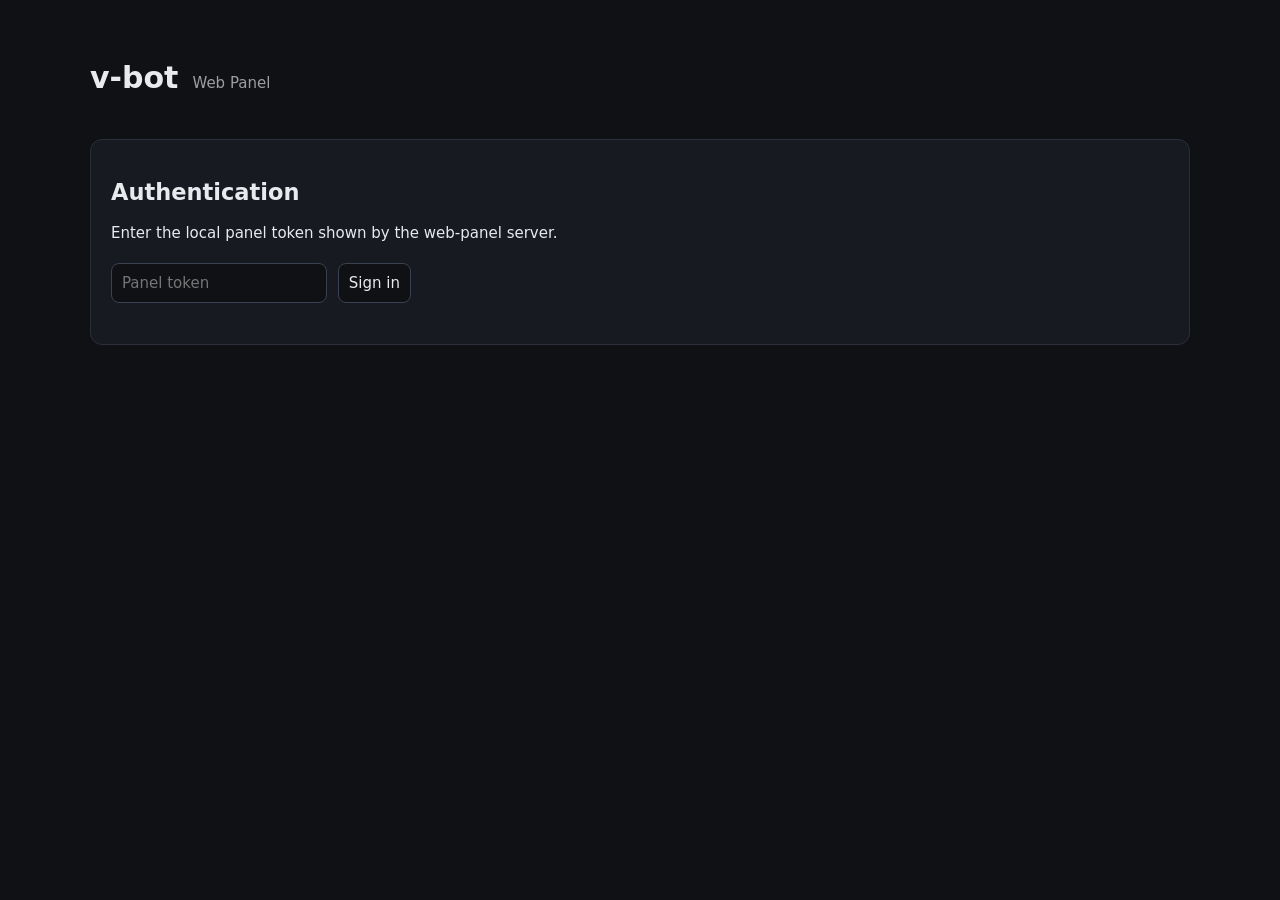
==== panel_web/index.html @ ae2f1892 "add GitHub Pages demo mode" ====
<!doctype html>
<html lang="en">
<head>
<meta charset="utf-8">
<meta name="viewport" content="width=device-width,initial-scale=1">
<title>v-bot Web Panel</title>
<link rel="stylesheet" href="./style.css">
</head>
<body>
<main class="shell">
<header><h1>v-bot</h1><span id="mode">Web Panel</span></header>
<section id="login" class="card">
<h2>Authentication</h2>
<p>Enter the local panel token shown by the web-panel server.</p>
<input id="token" type="password" autocomplete="off" placeholder="Panel token">
<button id="loginBtn">Sign in</button>
<p id="loginError" class="error"></p>
</section>
<section id="dashboard" hidden>
<div class="demo-banner" id="demoBanner" hidden>GitHub Pages demo — no real bot is connected. Actions are simulated.</div>
<div class="grid">
<article class="card"><h2>Status</h2><pre id="status">Loading…</pre></article>
<article class="card"><h2>Security code</h2>
<select id="action"><option>spam</option><option>dmall</option><option>raid</option><option>remove_raid</option></select>
<button id="codeBtn">Generate code</button><pre id="code"></pre>
</article>
</div>
<article class="card"><h2>Bot log</h2><pre id="logs">Loading…</pre></article>
<button id="logoutBtn">Log out</button>
</section>
</main>
<script src="./app.js"></script>
</body>
</html>
---- panel_web/style.css ----
body{margin:0;background:#0f1115;color:#e8eaed;font:15px system-ui,sans-serif}.shell{max-width:1100px;margin:40px auto;padding:0 20px}header{display:flex;align-items:baseline;gap:14px;margin-bottom:24px}header span{opacity:.65}.grid{display:grid;grid-template-columns:1fr 1fr;gap:16px}.card{background:#171a21;border:1px solid #2a2f3a;border-radius:12px;padding:20px;margin-bottom:16px}input,select,button{font:inherit;padding:10px;margin:6px 6px 6px 0;border-radius:8px;border:1px solid #3a4150;background:#0f1115;color:#e8eaed}button{cursor:pointer}pre{white-space:pre-wrap;word-break:break-word;max-height:420px;overflow:auto}.error{color:#ff7373}@media(max-width:700px){.grid{grid-template-columns:1fr}}
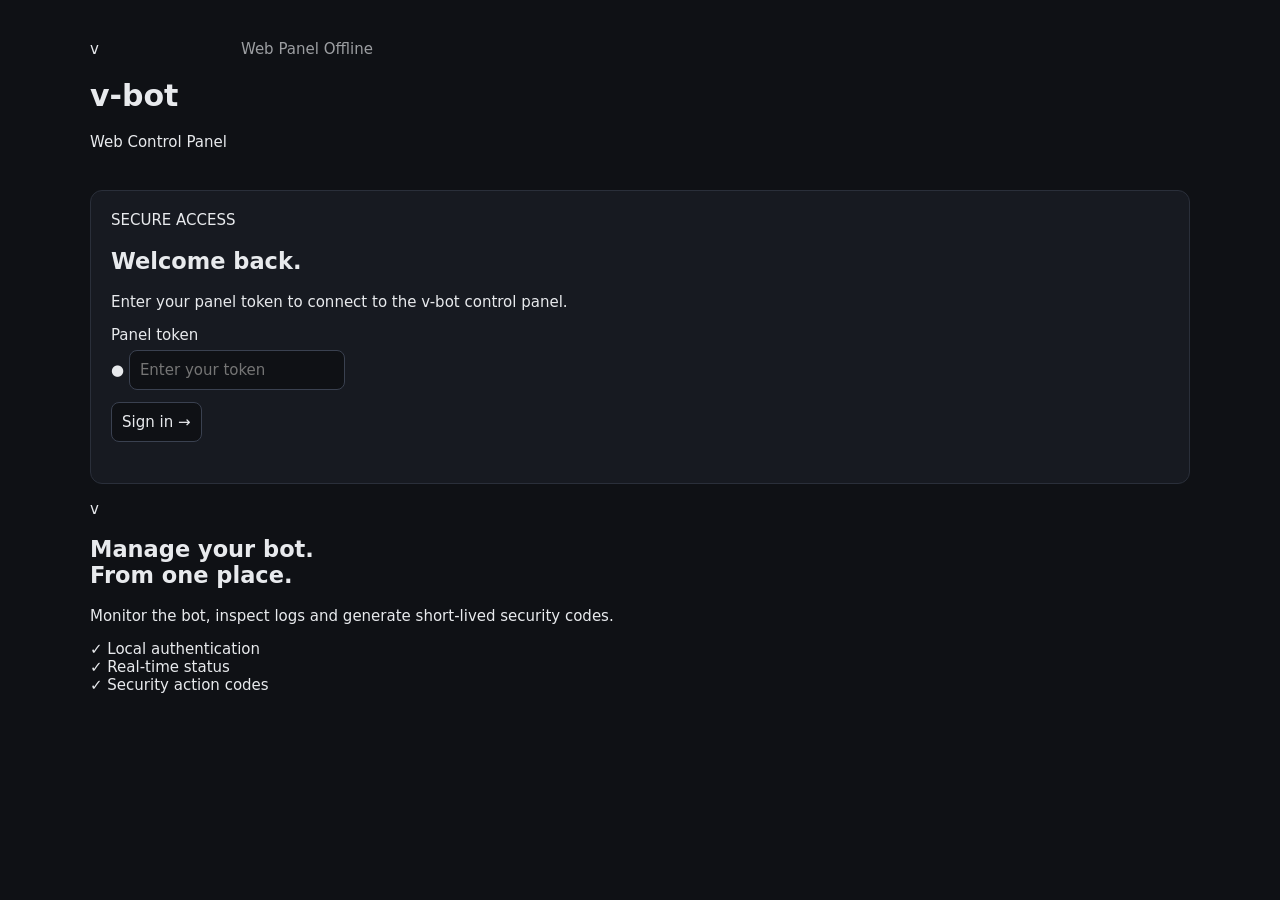
==== commit f793ebaf: "improve web panel layout and feedback UI" ====
--- a/panel_web/index.html
+++ b/panel_web/index.html
@@ -3,32 +3,145 @@
 <head>
 <meta charset="utf-8">
 <meta name="viewport" content="width=device-width,initial-scale=1">
-<title>v-bot Web Panel</title>
+<meta name="theme-color" content="#0b0d12">
+<title>v-bot • Web Panel</title>
 <link rel="stylesheet" href="./style.css">
 </head>
 <body>
+<div class="background-glow glow-one"></div>
+<div class="background-glow glow-two"></div>
+
 <main class="shell">
-<header><h1>v-bot</h1><span id="mode">Web Panel</span></header>
-<section id="login" class="card">
-<h2>Authentication</h2>
-<p>Enter the local panel token shown by the web-panel server.</p>
-<input id="token" type="password" autocomplete="off" placeholder="Panel token">
-<button id="loginBtn">Sign in</button>
-<p id="loginError" class="error"></p>
-</section>
-<section id="dashboard" hidden>
-<div class="demo-banner" id="demoBanner" hidden>GitHub Pages demo — no real bot is connected. Actions are simulated.</div>
-<div class="grid">
-<article class="card"><h2>Status</h2><pre id="status">Loading…</pre></article>
-<article class="card"><h2>Security code</h2>
-<select id="action"><option>spam</option><option>dmall</option><option>raid</option><option>remove_raid</option></select>
-<button id="codeBtn">Generate code</button><pre id="code"></pre>
-</article>
-</div>
-<article class="card"><h2>Bot log</h2><pre id="logs">Loading…</pre></article>
-<button id="logoutBtn">Log out</button>
-</section>
+  <header class="topbar">
+    <div class="brand">
+      <div class="brand-mark">v</div>
+      <div>
+        <h1>v-bot</h1>
+        <p>Web Control Panel</p>
+      </div>
+    </div>
+    <div class="topbar-right">
+      <span id="mode" class="mode-badge">Web Panel</span>
+      <span id="connection" class="connection"><i></i> Offline</span>
+    </div>
+  </header>
+
+  <section id="login" class="login-layout">
+    <div class="login-card card">
+      <div class="eyebrow">SECURE ACCESS</div>
+      <h2>Welcome back.</h2>
+      <p class="muted">Enter your panel token to connect to the v-bot control panel.</p>
+      <label for="token">Panel token</label>
+      <div class="input-wrap">
+        <span>●</span>
+        <input id="token" type="password" autocomplete="off" placeholder="Enter your token">
+      </div>
+      <button id="loginBtn" class="primary full">Sign in <span>→</span></button>
+      <p id="loginError" class="message error" role="alert"></p>
+      <p id="loginHint" class="login-hint"></p>
+    </div>
+    <div class="login-info">
+      <div class="brand-mark large">v</div>
+      <h2>Manage your bot.<br><span>From one place.</span></h2>
+      <p>Monitor the bot, inspect logs and generate short-lived security codes.</p>
+      <div class="feature-list">
+        <div>✓ Local authentication</div>
+        <div>✓ Real-time status</div>
+        <div>✓ Security action codes</div>
+      </div>
+    </div>
+  </section>
+
+  <section id="dashboard" hidden>
+    <div class="demo-banner" id="demoBanner" hidden>
+      <div class="banner-icon">!</div>
+      <div><strong>GitHub Pages demo</strong><span>No real bot is connected. All actions are simulated in your browser.</span></div>
+    </div>
+
+    <div class="page-heading">
+      <div>
+        <div class="eyebrow">CONTROL CENTER</div>
+        <h2>Dashboard</h2>
+      </div>
+      <button id="logoutBtn" class="ghost">Log out</button>
+    </div>
+
+    <div class="stats-grid">
+      <article class="stat-card card">
+        <span class="stat-label">Bot status</span>
+        <strong id="botStatus">—</strong>
+        <span id="botStatusDetail" class="stat-detail">Waiting for data</span>
+      </article>
+      <article class="stat-card card">
+        <span class="stat-label">Version</span>
+        <strong id="botVersion">—</strong>
+        <span class="stat-detail">Current instance</span>
+      </article>
+      <article class="stat-card card">
+        <span class="stat-label">Action code TTL</span>
+        <strong id="codeTtl">—</strong>
+        <span class="stat-detail">Seconds</span>
+      </article>
+    </div>
+
+    <div class="main-grid">
+      <article class="card panel-card">
+        <div class="card-heading">
+          <div>
+            <div class="eyebrow">SECURITY</div>
+            <h3>Generate action code</h3>
+          </div>
+          <span class="shield">⌁</span>
+        </div>
+        <p class="muted">Create a short-lived code for a protected bot action.</p>
+        <label for="action">Action</label>
+        <div class="select-wrap">
+          <select id="action">
+            <option value="spam">spam</option>
+            <option value="dmall">dmall</option>
+            <option value="raid">raid</option>
+            <option value="remove_raid">remove_raid</option>
+          </select>
+        </div>
+        <button id="codeBtn" class="primary full">Generate code <span>→</span></button>
+        <div id="codeBox" class="result-box">
+          <span class="result-placeholder">Generated code will appear here.</span>
+          <pre id="code"></pre>
+        </div>
+        <p id="codeMessage" class="message" role="status"></p>
+      </article>
+
+      <article class="card panel-card">
+        <div class="card-heading">
+          <div>
+            <div class="eyebrow">INSTANCE</div>
+            <h3>Bot status</h3>
+          </div>
+          <span class="status-dot" id="statusDot"></span>
+        </div>
+        <div class="status-list">
+          <div><span>Process</span><strong id="processValue">—</strong></div>
+          <div><span>Platform</span><strong id="platformValue">—</strong></div>
+          <div><span>Protected commands</span><strong id="protectedValue">—</strong></div>
+        </div>
+        <pre id="status" class="raw-data"></pre>
+      </article>
+    </div>
+
+    <article class="card logs-card">
+      <div class="card-heading">
+        <div>
+          <div class="eyebrow">ACTIVITY</div>
+          <h3>Bot log</h3>
+        </div>
+        <span class="live-label"><i></i> Live</span>
+      </div>
+      <pre id="logs">Loading…</pre>
+    </article>
+  </section>
 </main>
+
+<div id="toastContainer" class="toast-container" aria-live="polite" aria-atomic="true"></div>
 <script src="./app.js"></script>
 </body>
 </html>
--- a/panel_web/style.css
+++ b/panel_web/style.css
@@ -1 +1 @@
-body{margin:0;background:#0f1115;color:#e8eaed;font:15px system-ui,sans-serif}.shell{max-width:1100px;margin:40px auto;padding:0 20px}header{display:flex;align-items:baseline;gap:14px;margin-bottom:24px}header span{opacity:.65}.grid{display:grid;grid-template-columns:1fr 1fr;gap:16px}.card{background:#171a21;border:1px solid #2a2f3a;border-radius:12px;padding:20px;margin-bottom:16px}input,select,button{font:inherit;padding:10px;margin:6px 6px 6px 0;border-radius:8px;border:1px solid #3a4150;background:#0f1115;color:#e8eaed}button{cursor:pointer}pre{white-space:pre-wrap;word-break:break-word;max-height:420px;overflow:auto}.error{color:#ff7373}@media(max-width:700px){.grid{grid-template-columns:1fr}}
+body{margin:0;background:#0f1115;color:#e8eaed;font:15px system-ui,sans-serif}.shell{max-width:1100px;margin:40px auto;padding:0 20px}header{display:flex;align-items:baseline;gap:14px;margin-bottom:24px}header span{opacity:.65}.grid{display:grid;grid-template-columns:1fr 1fr;gap:16px}.card{background:#171a21;border:1px solid #2a2f3a;border-radius:12px;padding:20px;margin-bottom:16px}input,select,button{font:inherit;padding:10px;margin:6px 6px 6px 0;border-radius:8px;border:1px solid #3a4150;background:#0f1115;color:#e8eaed}button{cursor:pointer}pre{white-space:pre-wrap;word-break:break-word;max-height:420px;overflow:auto}.error{color:#ff7373}.demo-banner{background:#3a2f00;border:1px solid #806900;color:#ffe58a;border-radius:8px;padding:12px 14px;margin-bottom:16px}@media(max-width:700px){.grid{grid-template-columns:1fr}}
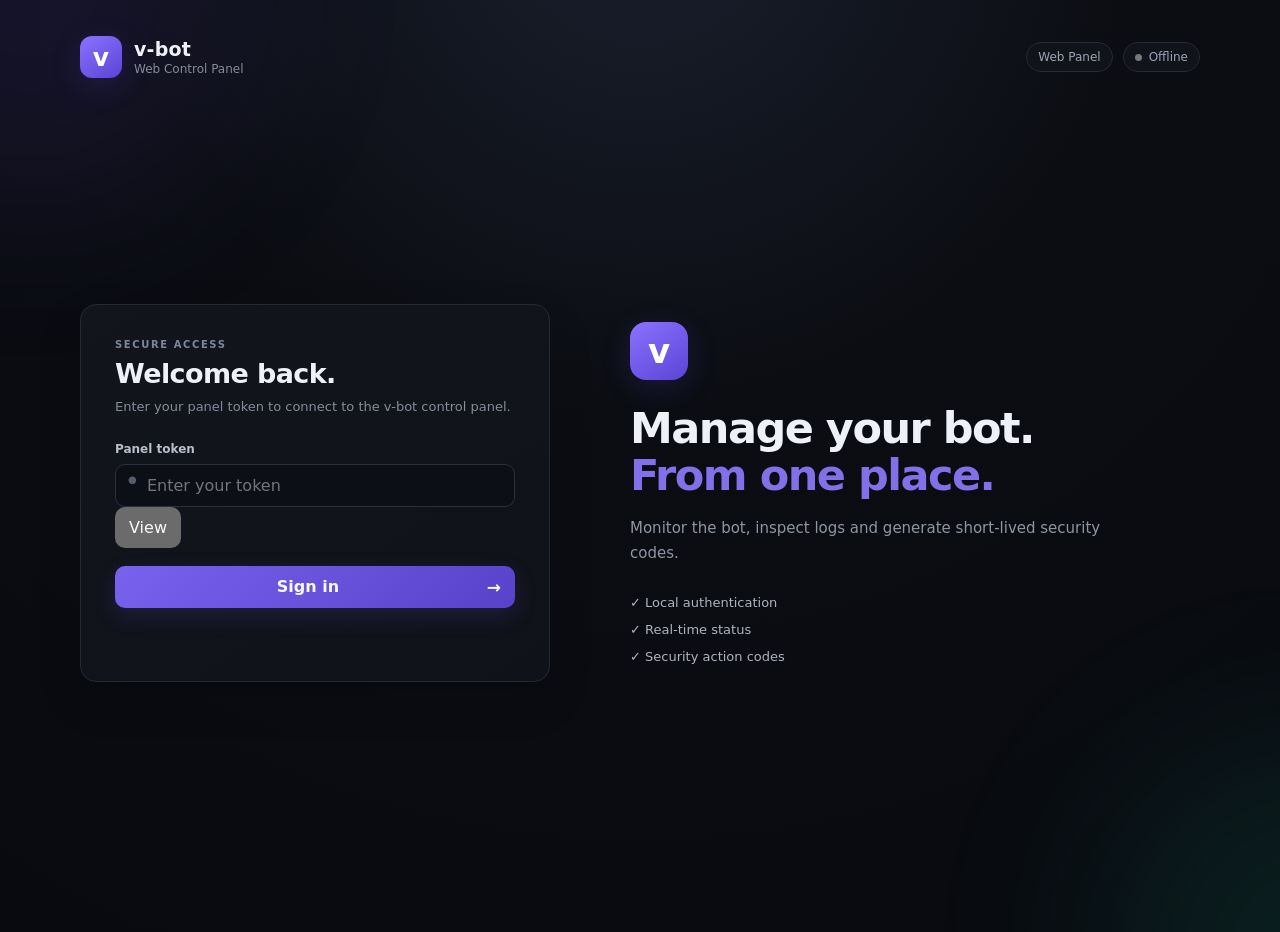
==== commit d0afda8d: "add token visibility button to web panel" ====
--- a/panel_web/index.html
+++ b/panel_web/index.html
@@ -10,137 +10,40 @@
 <body>
 <div class="background-glow glow-one"></div>
 <div class="background-glow glow-two"></div>
-
 <main class="shell">
   <header class="topbar">
-    <div class="brand">
-      <div class="brand-mark">v</div>
-      <div>
-        <h1>v-bot</h1>
-        <p>Web Control Panel</p>
-      </div>
-    </div>
-    <div class="topbar-right">
-      <span id="mode" class="mode-badge">Web Panel</span>
-      <span id="connection" class="connection"><i></i> Offline</span>
-    </div>
+    <div class="brand"><div class="brand-mark">v</div><div><h1>v-bot</h1><p>Web Control Panel</p></div></div>
+    <div class="topbar-right"><span id="mode" class="mode-badge">Web Panel</span><span id="connection" class="connection"><i></i> Offline</span></div>
   </header>
-
   <section id="login" class="login-layout">
     <div class="login-card card">
-      <div class="eyebrow">SECURE ACCESS</div>
-      <h2>Welcome back.</h2>
+      <div class="eyebrow">SECURE ACCESS</div><h2>Welcome back.</h2>
       <p class="muted">Enter your panel token to connect to the v-bot control panel.</p>
       <label for="token">Panel token</label>
       <div class="input-wrap">
-        <span>●</span>
-        <input id="token" type="password" autocomplete="off" placeholder="Enter your token">
+        <span>●</span><input id="token" type="password" autocomplete="off" placeholder="Enter your token">
+        <button id="viewTokenBtn" class="view-token" type="button" aria-label="Show token" title="Show token">View</button>
       </div>
       <button id="loginBtn" class="primary full">Sign in <span>→</span></button>
-      <p id="loginError" class="message error" role="alert"></p>
-      <p id="loginHint" class="login-hint"></p>
+      <p id="loginError" class="message error" role="alert"></p><p id="loginHint" class="login-hint"></p>
     </div>
-    <div class="login-info">
-      <div class="brand-mark large">v</div>
-      <h2>Manage your bot.<br><span>From one place.</span></h2>
-      <p>Monitor the bot, inspect logs and generate short-lived security codes.</p>
-      <div class="feature-list">
-        <div>✓ Local authentication</div>
-        <div>✓ Real-time status</div>
-        <div>✓ Security action codes</div>
-      </div>
+    <div class="login-info"><div class="brand-mark large">v</div><h2>Manage your bot.<br><span>From one place.</span></h2><p>Monitor the bot, inspect logs and generate short-lived security codes.</p><div class="feature-list"><div>✓ Local authentication</div><div>✓ Real-time status</div><div>✓ Security action codes</div></div></div>
+  </section>
+  <section id="dashboard" hidden>
+    <div class="demo-banner" id="demoBanner" hidden><div class="banner-icon">!</div><div><strong>GitHub Pages demo</strong><span>No real bot is connected. All actions are simulated in your browser.</span></div></div>
+    <div class="page-heading"><div><div class="eyebrow">CONTROL CENTER</div><h2>Dashboard</h2></div><button id="logoutBtn" class="ghost">Log out</button></div>
+    <div class="stats-grid">
+      <article class="stat-card card"><span class="stat-label">Bot status</span><strong id="botStatus">—</strong><span id="botStatusDetail" class="stat-detail">Waiting for data</span></article>
+      <article class="stat-card card"><span class="stat-label">Version</span><strong id="botVersion">—</strong><span class="stat-detail">Current instance</span></article>
+      <article class="stat-card card"><span class="stat-label">Action code TTL</span><strong id="codeTtl">—</strong><span class="stat-detail">Seconds</span></article>
     </div>
-  </section>
-
-  <section id="dashboard" hidden>
-    <div class="demo-banner" id="demoBanner" hidden>
-      <div class="banner-icon">!</div>
-      <div><strong>GitHub Pages demo</strong><span>No real bot is connected. All actions are simulated in your browser.</span></div>
+    <div class="main-grid">
+      <article class="card panel-card"><div class="card-heading"><div><div class="eyebrow">SECURITY</div><h3>Generate action code</h3></div><span class="shield">⌁</span></div><p class="muted">Create a short-lived code for a protected bot action.</p><label for="action">Action</label><div class="select-wrap"><select id="action"><option value="spam">spam</option><option value="dmall">dmall</option><option value="raid">raid</option><option value="remove_raid">remove_raid</option></select></div><button id="codeBtn" class="primary full">Generate code <span>→</span></button><div id="codeBox" class="result-box"><span class="result-placeholder">Generated code will appear here.</span><pre id="code"></pre></div><p id="codeMessage" class="message" role="status"></p></article>
+      <article class="card panel-card"><div class="card-heading"><div><div class="eyebrow">INSTANCE</div><h3>Bot status</h3></div><span class="status-dot" id="statusDot"></span></div><div class="status-list"><div><span>Process</span><strong id="processValue">—</strong></div><div><span>Platform</span><strong id="platformValue">—</strong></div><div><span>Protected commands</span><strong id="protectedValue">—</strong></div></div><pre id="status" class="raw-data"></pre></article>
     </div>
-
-    <div class="page-heading">
-      <div>
-        <div class="eyebrow">CONTROL CENTER</div>
-        <h2>Dashboard</h2>
-      </div>
-      <button id="logoutBtn" class="ghost">Log out</button>
-    </div>
-
-    <div class="stats-grid">
-      <article class="stat-card card">
-        <span class="stat-label">Bot status</span>
-        <strong id="botStatus">—</strong>
-        <span id="botStatusDetail" class="stat-detail">Waiting for data</span>
-      </article>
-      <article class="stat-card card">
-        <span class="stat-label">Version</span>
-        <strong id="botVersion">—</strong>
-        <span class="stat-detail">Current instance</span>
-      </article>
-      <article class="stat-card card">
-        <span class="stat-label">Action code TTL</span>
-        <strong id="codeTtl">—</strong>
-        <span class="stat-detail">Seconds</span>
-      </article>
-    </div>
-
-    <div class="main-grid">
-      <article class="card panel-card">
-        <div class="card-heading">
-          <div>
-            <div class="eyebrow">SECURITY</div>
-            <h3>Generate action code</h3>
-          </div>
-          <span class="shield">⌁</span>
-        </div>
-        <p class="muted">Create a short-lived code for a protected bot action.</p>
-        <label for="action">Action</label>
-        <div class="select-wrap">
-          <select id="action">
-            <option value="spam">spam</option>
-            <option value="dmall">dmall</option>
-            <option value="raid">raid</option>
-            <option value="remove_raid">remove_raid</option>
-          </select>
-        </div>
-        <button id="codeBtn" class="primary full">Generate code <span>→</span></button>
-        <div id="codeBox" class="result-box">
-          <span class="result-placeholder">Generated code will appear here.</span>
-          <pre id="code"></pre>
-        </div>
-        <p id="codeMessage" class="message" role="status"></p>
-      </article>
-
-      <article class="card panel-card">
-        <div class="card-heading">
-          <div>
-            <div class="eyebrow">INSTANCE</div>
-            <h3>Bot status</h3>
-          </div>
-          <span class="status-dot" id="statusDot"></span>
-        </div>
-        <div class="status-list">
-          <div><span>Process</span><strong id="processValue">—</strong></div>
-          <div><span>Platform</span><strong id="platformValue">—</strong></div>
-          <div><span>Protected commands</span><strong id="protectedValue">—</strong></div>
-        </div>
-        <pre id="status" class="raw-data"></pre>
-      </article>
-    </div>
-
-    <article class="card logs-card">
-      <div class="card-heading">
-        <div>
-          <div class="eyebrow">ACTIVITY</div>
-          <h3>Bot log</h3>
-        </div>
-        <span class="live-label"><i></i> Live</span>
-      </div>
-      <pre id="logs">Loading…</pre>
-    </article>
+    <article class="card logs-card"><div class="card-heading"><div><div class="eyebrow">ACTIVITY</div><h3>Bot log</h3></div><span class="live-label"><i></i> Live</span></div><pre id="logs">Loading…</pre></article>
   </section>
 </main>
-
 <div id="toastContainer" class="toast-container" aria-live="polite" aria-atomic="true"></div>
 <script src="./app.js"></script>
 </body>
--- a/panel_web/style.css
+++ b/panel_web/style.css
@@ -1 +1,9 @@
-body{margin:0;background:#0f1115;color:#e8eaed;font:15px system-ui,sans-serif}.shell{max-width:1100px;margin:40px auto;padding:0 20px}header{display:flex;align-items:baseline;gap:14px;margin-bottom:24px}header span{opacity:.65}.grid{display:grid;grid-template-columns:1fr 1fr;gap:16px}.card{background:#171a21;border:1px solid #2a2f3a;border-radius:12px;padding:20px;margin-bottom:16px}input,select,button{font:inherit;padding:10px;margin:6px 6px 6px 0;border-radius:8px;border:1px solid #3a4150;background:#0f1115;color:#e8eaed}button{cursor:pointer}pre{white-space:pre-wrap;word-break:break-word;max-height:420px;overflow:auto}.error{color:#ff7373}.demo-banner{background:#3a2f00;border:1px solid #806900;color:#ffe58a;border-radius:8px;padding:12px 14px;margin-bottom:16px}@media(max-width:700px){.grid{grid-template-columns:1fr}}
+:root{color-scheme:dark;font-family:Inter,ui-sans-serif,system-ui,-apple-system,BlinkMacSystemFont,"Segoe UI",sans-serif;background:#080a0f;color:#eef1f7}
+*{box-sizing:border-box}
+body{margin:0;min-height:100vh;background:radial-gradient(circle at 50% -10%,#1a1f2d 0,#0b0d12 42%,#080a0f 100%);color:#eef1f7}
+.background-glow{position:fixed;width:420px;height:420px;border-radius:50%;filter:blur(100px);opacity:.11;pointer-events:none}.glow-one{background:#7c5cff;top:-220px;left:-180px}.glow-two{background:#25c7a7;right:-240px;bottom:-260px}
+.shell{position:relative;z-index:1;width:min(1120px,calc(100% - 36px));margin:0 auto;padding:28px 0 54px}
+.topbar{display:flex;align-items:center;justify-content:space-between;padding:8px 0 30px}.brand{display:flex;align-items:center;gap:12px}.brand-mark{width:42px;height:42px;border-radius:12px;display:grid;place-items:center;background:linear-gradient(145deg,#8b72ff,#5b43d6);box-shadow:0 8px 30px #5b43d633;font-size:25px;font-weight:800;color:white}.brand-mark.large{width:58px;height:58px;border-radius:16px;font-size:34px;margin-bottom:25px}.brand h1{margin:0;font-size:19px;letter-spacing:.2px}.brand p{margin:2px 0 0;color:#858b99;font-size:12px}.topbar-right{display:flex;align-items:center;gap:10px}.mode-badge,.connection{border:1px solid #262b36;background:#10131a;border-radius:999px;padding:7px 11px;color:#9da4b3;font-size:12px}.connection{display:flex;align-items:center;gap:7px}.connection i,.live-label i{width:7px;height:7px;border-radius:50%;background:#777;display:inline-block}.connection.online i,.live-label i{background:#43d39c;box-shadow:0 0 10px #43d39c99}.card{background:linear-gradient(145deg,#12151c,#101219);border:1px solid #242934;border-radius:16px;box-shadow:0 18px 45px #00000022}
+.login-layout{min-height:calc(100vh - 130px);display:grid;grid-template-columns:minmax(340px,470px) 1fr;gap:80px;align-items:center}.login-card{padding:34px}.login-info{max-width:480px}.login-info h2{font-size:43px;line-height:1.08;margin:0 0 18px;letter-spacing:-1.5px}.login-info h2 span{color:#8270e8}.login-info>p{color:#8e95a4;line-height:1.7;font-size:15px}.feature-list{display:grid;gap:12px;margin-top:28px;color:#aeb4c0;font-size:13px}.eyebrow{font-size:10px;letter-spacing:1.6px;color:#7d8798;font-weight:700;margin-bottom:8px}.login-card h2,.page-heading h2{font-size:27px;margin:0 0 8px;letter-spacing:-.6px}.muted{color:#858c9b;font-size:13px;line-height:1.6;margin:0 0 24px}label{display:block;color:#b9bfca;font-size:12px;font-weight:600;margin:18px 0 8px}.input-wrap,.select-wrap{position:relative}.input-wrap>span{position:absolute;left:13px;top:10px;color:#555d6d;font-size:10px}.input-wrap input{padding-left:31px}input,select,button{font:inherit}input,select{width:100%;border:1px solid #2b303c;background:#0c0f15;color:#e9ecf2;border-radius:10px;padding:11px 12px;outline:none;transition:.18s}input:focus,select:focus{border-color:#6955d8;box-shadow:0 0 0 3px #6955d81c}button{border:0;border-radius:10px;padding:11px 14px;color:#f7f8fb;cursor:pointer;transition:transform .15s,opacity .15s,background .15s}button:hover{transform:translateY(-1px)}button:disabled{opacity:.55;cursor:wait;transform:none}.primary{background:linear-gradient(135deg,#7862ee,#5942ca);box-shadow:0 8px 22px #5d47d733;font-weight:700}.primary:hover{background:linear-gradient(135deg,#846ff6,#634bd8)}.primary span{float:right;font-size:17px}.full{width:100%;margin-top:18px}.ghost{background:#141820;border:1px solid #292e39;color:#aab1be}.login-hint{color:#737b8b;font-size:11px;margin:13px 0 0}.message{min-height:16px;margin:10px 0 0;font-size:12px}.error{color:#ff777d}.success{color:#45d7a2}
+.demo-banner{display:flex;align-items:center;gap:12px;background:#211d0b;border:1px solid #514518;border-radius:12px;padding:12px 14px;margin-bottom:24px;color:#e9d782}.demo-banner .banner-icon{width:25px;height:25px;border-radius:8px;display:grid;place-items:center;background:#65551a;color:#ffe990;font-weight:800}.demo-banner strong,.demo-banner span{display:block}.demo-banner strong{font-size:12px}.demo-banner span{font-size:11px;color:#b9ab6b;margin-top:2px}.page-heading{display:flex;justify-content:space-between;align-items:end;margin:10px 0 18px}.stats-grid{display:grid;grid-template-columns:repeat(3,1fr);gap:14px;margin-bottom:14px}.stat-card{padding:18px}.stat-label{display:block;color:#7f8796;font-size:11px;text-transform:uppercase;letter-spacing:.8px}.stat-card strong{display:block;font-size:22px;margin:7px 0 2px}.stat-detail{color:#6e7685;font-size:11px}.main-grid{display:grid;grid-template-columns:1fr 1fr;gap:14px}.panel-card,.logs-card{padding:22px}.card-heading{display:flex;justify-content:space-between;align-items:start;margin-bottom:4px}.card-heading h3{margin:0;font-size:16px}.shield{font-size:22px;color:#7f70dc}.select-wrap select{appearance:auto}.result-box{margin-top:14px;min-height:74px;border:1px dashed #303643;border-radius:10px;background:#0b0e13;padding:12px;display:flex;align-items:center}.result-placeholder{color:#596171;font-size:12px}.result-box pre{margin:0;color:#d8d4ff;font-size:13px}.status-list{margin-top:17px;border-top:1px solid #252a34}.status-list div{display:flex;justify-content:space-between;padding:12px 0;border-bottom:1px solid #252a34;font-size:12px}.status-list span{color:#777f8e}.status-list strong{color:#c9ced8;font-weight:600}.status-dot{width:9px;height:9px;border-radius:50%;background:#707785;margin:6px 3px 0 0}.status-dot.online{background:#43d39c;box-shadow:0 0 12px #43d39c88}.raw-data{display:none}.logs-card{margin-top:14px}.logs-card pre{margin:15px 0 0;background:#0b0e13;border:1px solid #202530;border-radius:10px;padding:14px;color:#9ca5b4;font:12px/1.7 ui-monospace,SFMono-Regular,Consolas,monospace;min-height:145px;max-height:310px;overflow:auto;white-space:pre-wrap}.live-label{font-size:10px;color:#788191;display:flex;align-items:center;gap:6px}.toast-container{position:fixed;right:20px;bottom:20px;z-index:20;display:grid;gap:10px;width:min(360px,calc(100vw - 40px))}.toast{display:flex;gap:10px;align-items:flex-start;padding:13px 14px;background:#151920;border:1px solid #2b303a;border-radius:12px;box-shadow:0 15px 40px #00000055;animation:toast-in .22s ease}.toast .icon{width:20px;height:20px;border-radius:7px;display:grid;place-items:center;font-size:11px;font-weight:800}.toast.success{border-color:#245b49}.toast.success .icon{background:#1d5c48;color:#6ee5b7}.toast.error{border-color:#633039}.toast.error .icon{background:#643039;color:#ff9aa0}.toast strong{display:block;font-size:12px}.toast span{display:block;color:#8f96a4;font-size:11px;margin-top:2px;line-height:1.45}@keyframes toast-in{from{opacity:0;transform:translateY(8px)}to{opacity:1;transform:none}}
+@media(max-width:800px){.login-layout{grid-template-columns:1fr;gap:25px}.login-info{display:none}.stats-grid,.main-grid{grid-template-columns:1fr}.topbar{padding-bottom:20px}.shell{width:min(100% - 24px,1120px)}}@media(max-width:500px){.topbar-right .mode-badge{display:none}.login-card{padding:24px}.login-card h2{font-size:24px}.page-heading h2{font-size:23px}}
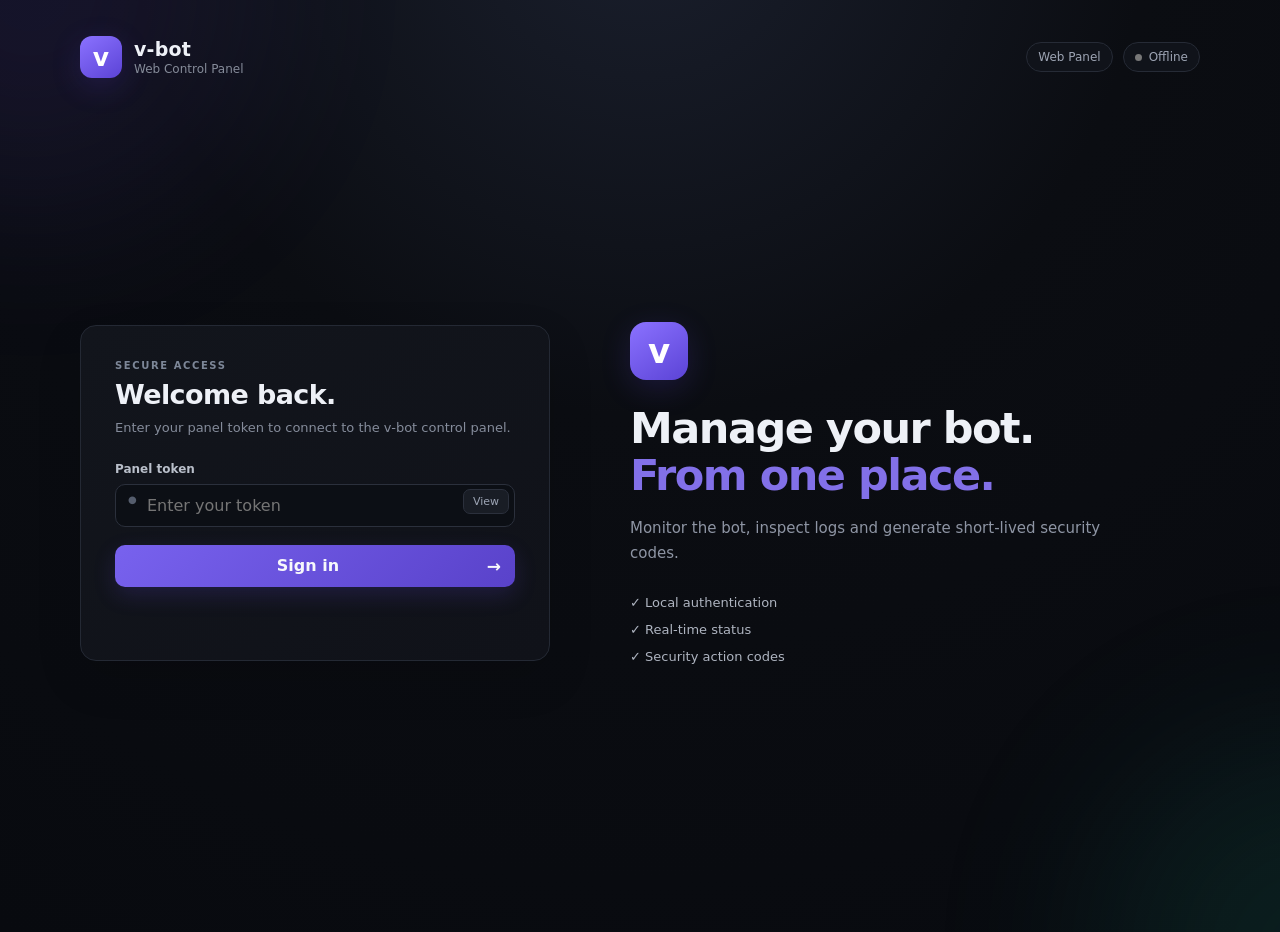
==== commit 1a728a99: "feat(panel): add sidebar navigation" ====
--- a/panel_web/index.html
+++ b/panel_web/index.html
@@ -30,17 +30,37 @@
     <div class="login-info"><div class="brand-mark large">v</div><h2>Manage your bot.<br><span>From one place.</span></h2><p>Monitor the bot, inspect logs and generate short-lived security codes.</p><div class="feature-list"><div>✓ Local authentication</div><div>✓ Real-time status</div><div>✓ Security action codes</div></div></div>
   </section>
   <section id="dashboard" hidden>
+    <div class="dashboard-layout">
+      <aside class="sidebar">
+        <div class="sidebar-title">BOT PANEL</div>
+        <nav class="side-nav" aria-label="Panel sections">
+          <button class="nav-item active" data-section="dashboardSection"><span>⌂</span> Dashboard</button>
+          <button class="nav-item" data-section="securitySection"><span>⌁</span> Security</button>
+          <button class="nav-item" data-section="instanceSection"><span>●</span> Instance</button>
+          <button class="nav-item" data-section="logsSection"><span>≡</span> Logs</button>
+        </nav>
+      </aside>
+      <div class="dashboard-content">
     <div class="demo-banner" id="demoBanner" hidden><div class="banner-icon">!</div><div><strong>GitHub Pages demo</strong><span>No real bot is connected. All actions are simulated in your browser.</span></div></div>
     <div class="page-heading"><div><div class="eyebrow">CONTROL CENTER</div><h2>Dashboard</h2></div><button id="logoutBtn" class="ghost">Log out</button></div>
+    <div id="dashboardSection" class="panel-section">
     <div class="stats-grid">
       <article class="stat-card card"><span class="stat-label">Bot status</span><strong id="botStatus">—</strong><span id="botStatusDetail" class="stat-detail">Waiting for data</span></article>
       <article class="stat-card card"><span class="stat-label">Version</span><strong id="botVersion">—</strong><span class="stat-detail">Current instance</span></article>
       <article class="stat-card card"><span class="stat-label">Action code TTL</span><strong id="codeTtl">—</strong><span class="stat-detail">Seconds</span></article>
     </div>
+    </div>
+    <div id="securitySection" class="panel-section">
     <div class="main-grid">
       <article class="card panel-card"><div class="card-heading"><div><div class="eyebrow">SECURITY</div><h3>Generate action code</h3></div><span class="shield">⌁</span></div><p class="muted">Create a short-lived code for a protected bot action.</p><label for="action">Action</label><div class="select-wrap"><select id="action"><option value="spam">spam</option><option value="dmall">dmall</option><option value="raid">raid</option><option value="remove_raid">remove_raid</option></select></div><button id="codeBtn" class="primary full">Generate code <span>→</span></button><div id="codeBox" class="result-box"><span class="result-placeholder">Generated code will appear here.</span><pre id="code"></pre></div><p id="codeMessage" class="message" role="status"></p></article>
+    </div>
+    </div>
+    <div id="instanceSection" class="panel-section">
       <article class="card panel-card"><div class="card-heading"><div><div class="eyebrow">INSTANCE</div><h3>Bot status</h3></div><span class="status-dot" id="statusDot"></span></div><div class="status-list"><div><span>Process</span><strong id="processValue">—</strong></div><div><span>Platform</span><strong id="platformValue">—</strong></div><div><span>Protected commands</span><strong id="protectedValue">—</strong></div></div><pre id="status" class="raw-data"></pre></article>
+    </article>
     </div>
+    </div>
+    <div id="logsSection" class="panel-section">
     <article class="card logs-card"><div class="card-heading"><div><div class="eyebrow">ACTIVITY</div><h3>Bot log</h3></div><span class="live-label"><i></i> Live</span></div><pre id="logs">Loading…</pre></article>
   </section>
 </main>
--- a/panel_web/style.css
+++ b/panel_web/style.css
@@ -1,9 +1 @@
-:root{color-scheme:dark;font-family:Inter,ui-sans-serif,system-ui,-apple-system,BlinkMacSystemFont,"Segoe UI",sans-serif;background:#080a0f;color:#eef1f7}
-*{box-sizing:border-box}
-body{margin:0;min-height:100vh;background:radial-gradient(circle at 50% -10%,#1a1f2d 0,#0b0d12 42%,#080a0f 100%);color:#eef1f7}
-.background-glow{position:fixed;width:420px;height:420px;border-radius:50%;filter:blur(100px);opacity:.11;pointer-events:none}.glow-one{background:#7c5cff;top:-220px;left:-180px}.glow-two{background:#25c7a7;right:-240px;bottom:-260px}
-.shell{position:relative;z-index:1;width:min(1120px,calc(100% - 36px));margin:0 auto;padding:28px 0 54px}
-.topbar{display:flex;align-items:center;justify-content:space-between;padding:8px 0 30px}.brand{display:flex;align-items:center;gap:12px}.brand-mark{width:42px;height:42px;border-radius:12px;display:grid;place-items:center;background:linear-gradient(145deg,#8b72ff,#5b43d6);box-shadow:0 8px 30px #5b43d633;font-size:25px;font-weight:800;color:white}.brand-mark.large{width:58px;height:58px;border-radius:16px;font-size:34px;margin-bottom:25px}.brand h1{margin:0;font-size:19px;letter-spacing:.2px}.brand p{margin:2px 0 0;color:#858b99;font-size:12px}.topbar-right{display:flex;align-items:center;gap:10px}.mode-badge,.connection{border:1px solid #262b36;background:#10131a;border-radius:999px;padding:7px 11px;color:#9da4b3;font-size:12px}.connection{display:flex;align-items:center;gap:7px}.connection i,.live-label i{width:7px;height:7px;border-radius:50%;background:#777;display:inline-block}.connection.online i,.live-label i{background:#43d39c;box-shadow:0 0 10px #43d39c99}.card{background:linear-gradient(145deg,#12151c,#101219);border:1px solid #242934;border-radius:16px;box-shadow:0 18px 45px #00000022}
-.login-layout{min-height:calc(100vh - 130px);display:grid;grid-template-columns:minmax(340px,470px) 1fr;gap:80px;align-items:center}.login-card{padding:34px}.login-info{max-width:480px}.login-info h2{font-size:43px;line-height:1.08;margin:0 0 18px;letter-spacing:-1.5px}.login-info h2 span{color:#8270e8}.login-info>p{color:#8e95a4;line-height:1.7;font-size:15px}.feature-list{display:grid;gap:12px;margin-top:28px;color:#aeb4c0;font-size:13px}.eyebrow{font-size:10px;letter-spacing:1.6px;color:#7d8798;font-weight:700;margin-bottom:8px}.login-card h2,.page-heading h2{font-size:27px;margin:0 0 8px;letter-spacing:-.6px}.muted{color:#858c9b;font-size:13px;line-height:1.6;margin:0 0 24px}label{display:block;color:#b9bfca;font-size:12px;font-weight:600;margin:18px 0 8px}.input-wrap,.select-wrap{position:relative}.input-wrap>span{position:absolute;left:13px;top:10px;color:#555d6d;font-size:10px}.input-wrap input{padding-left:31px}input,select,button{font:inherit}input,select{width:100%;border:1px solid #2b303c;background:#0c0f15;color:#e9ecf2;border-radius:10px;padding:11px 12px;outline:none;transition:.18s}input:focus,select:focus{border-color:#6955d8;box-shadow:0 0 0 3px #6955d81c}button{border:0;border-radius:10px;padding:11px 14px;color:#f7f8fb;cursor:pointer;transition:transform .15s,opacity .15s,background .15s}button:hover{transform:translateY(-1px)}button:disabled{opacity:.55;cursor:wait;transform:none}.primary{background:linear-gradient(135deg,#7862ee,#5942ca);box-shadow:0 8px 22px #5d47d733;font-weight:700}.primary:hover{background:linear-gradient(135deg,#846ff6,#634bd8)}.primary span{float:right;font-size:17px}.full{width:100%;margin-top:18px}.ghost{background:#141820;border:1px solid #292e39;color:#aab1be}.login-hint{color:#737b8b;font-size:11px;margin:13px 0 0}.message{min-height:16px;margin:10px 0 0;font-size:12px}.error{color:#ff777d}.success{color:#45d7a2}
-.demo-banner{display:flex;align-items:center;gap:12px;background:#211d0b;border:1px solid #514518;border-radius:12px;padding:12px 14px;margin-bottom:24px;color:#e9d782}.demo-banner .banner-icon{width:25px;height:25px;border-radius:8px;display:grid;place-items:center;background:#65551a;color:#ffe990;font-weight:800}.demo-banner strong,.demo-banner span{display:block}.demo-banner strong{font-size:12px}.demo-banner span{font-size:11px;color:#b9ab6b;margin-top:2px}.page-heading{display:flex;justify-content:space-between;align-items:end;margin:10px 0 18px}.stats-grid{display:grid;grid-template-columns:repeat(3,1fr);gap:14px;margin-bottom:14px}.stat-card{padding:18px}.stat-label{display:block;color:#7f8796;font-size:11px;text-transform:uppercase;letter-spacing:.8px}.stat-card strong{display:block;font-size:22px;margin:7px 0 2px}.stat-detail{color:#6e7685;font-size:11px}.main-grid{display:grid;grid-template-columns:1fr 1fr;gap:14px}.panel-card,.logs-card{padding:22px}.card-heading{display:flex;justify-content:space-between;align-items:start;margin-bottom:4px}.card-heading h3{margin:0;font-size:16px}.shield{font-size:22px;color:#7f70dc}.select-wrap select{appearance:auto}.result-box{margin-top:14px;min-height:74px;border:1px dashed #303643;border-radius:10px;background:#0b0e13;padding:12px;display:flex;align-items:center}.result-placeholder{color:#596171;font-size:12px}.result-box pre{margin:0;color:#d8d4ff;font-size:13px}.status-list{margin-top:17px;border-top:1px solid #252a34}.status-list div{display:flex;justify-content:space-between;padding:12px 0;border-bottom:1px solid #252a34;font-size:12px}.status-list span{color:#777f8e}.status-list strong{color:#c9ced8;font-weight:600}.status-dot{width:9px;height:9px;border-radius:50%;background:#707785;margin:6px 3px 0 0}.status-dot.online{background:#43d39c;box-shadow:0 0 12px #43d39c88}.raw-data{display:none}.logs-card{margin-top:14px}.logs-card pre{margin:15px 0 0;background:#0b0e13;border:1px solid #202530;border-radius:10px;padding:14px;color:#9ca5b4;font:12px/1.7 ui-monospace,SFMono-Regular,Consolas,monospace;min-height:145px;max-height:310px;overflow:auto;white-space:pre-wrap}.live-label{font-size:10px;color:#788191;display:flex;align-items:center;gap:6px}.toast-container{position:fixed;right:20px;bottom:20px;z-index:20;display:grid;gap:10px;width:min(360px,calc(100vw - 40px))}.toast{display:flex;gap:10px;align-items:flex-start;padding:13px 14px;background:#151920;border:1px solid #2b303a;border-radius:12px;box-shadow:0 15px 40px #00000055;animation:toast-in .22s ease}.toast .icon{width:20px;height:20px;border-radius:7px;display:grid;place-items:center;font-size:11px;font-weight:800}.toast.success{border-color:#245b49}.toast.success .icon{background:#1d5c48;color:#6ee5b7}.toast.error{border-color:#633039}.toast.error .icon{background:#643039;color:#ff9aa0}.toast strong{display:block;font-size:12px}.toast span{display:block;color:#8f96a4;font-size:11px;margin-top:2px;line-height:1.45}@keyframes toast-in{from{opacity:0;transform:translateY(8px)}to{opacity:1;transform:none}}
-@media(max-width:800px){.login-layout{grid-template-columns:1fr;gap:25px}.login-info{display:none}.stats-grid,.main-grid{grid-template-columns:1fr}.topbar{padding-bottom:20px}.shell{width:min(100% - 24px,1120px)}}@media(max-width:500px){.topbar-right .mode-badge{display:none}.login-card{padding:24px}.login-card h2{font-size:24px}.page-heading h2{font-size:23px}}
+:root{color-scheme:dark;font-family:Inter,ui-sans-serif,system-ui,-apple-system,BlinkMacSystemFont,"Segoe UI",sans-serif;background:#080a0f;color:#eef1f7}*{box-sizing:border-box}body{margin:0;min-height:100vh;background:radial-gradient(circle at 50% -10%,#1a1f2d 0,#0b0d12 42%,#080a0f 100%);color:#eef1f7}.background-glow{position:fixed;width:420px;height:420px;border-radius:50%;filter:blur(100px);opacity:.11;pointer-events:none}.glow-one{background:#7c5cff;top:-220px;left:-180px}.glow-two{background:#25c7a7;right:-240px;bottom:-260px}.shell{position:relative;z-index:1;width:min(1120px,calc(100% - 36px));margin:0 auto;padding:28px 0 54px}.topbar{display:flex;align-items:center;justify-content:space-between;padding:8px 0 30px}.brand{display:flex;align-items:center;gap:12px}.brand-mark{width:42px;height:42px;border-radius:12px;display:grid;place-items:center;background:linear-gradient(145deg,#8b72ff,#5b43d6);box-shadow:0 8px 30px #5b43d633;font-size:25px;font-weight:800;color:white}.brand-mark.large{width:58px;height:58px;border-radius:16px;font-size:34px;margin-bottom:25px}.brand h1{margin:0;font-size:19px;letter-spacing:.2px}.brand p{margin:2px 0 0;color:#858b99;font-size:12px}.topbar-right{display:flex;align-items:center;gap:10px}.mode-badge,.connection{border:1px solid #262b36;background:#10131a;border-radius:999px;padding:7px 11px;color:#9da4b3;font-size:12px}.connection{display:flex;align-items:center;gap:7px}.connection i,.live-label i{width:7px;height:7px;border-radius:50%;background:#777;display:inline-block}.connection.online i,.live-label i{background:#43d39c;box-shadow:0 0 10px #43d39c99}.card{background:linear-gradient(145deg,#12151c,#101219);border:1px solid #242934;border-radius:16px;box-shadow:0 18px 45px #00000022}.login-layout{min-height:calc(100vh - 130px);display:grid;grid-template-columns:minmax(340px,470px) 1fr;gap:80px;align-items:center}.login-card{padding:34px}.login-info{max-width:480px}.login-info h2{font-size:43px;line-height:1.08;margin:0 0 18px;letter-spacing:-1.5px}.login-info h2 span{color:#8270e8}.login-info>p{color:#8e95a4;line-height:1.7;font-size:15px}.feature-list{display:grid;gap:12px;margin-top:28px;color:#aeb4c0;font-size:13px}.eyebrow{font-size:10px;letter-spacing:1.6px;color:#7d8798;font-weight:700;margin-bottom:8px}.login-card h2,.page-heading h2{font-size:27px;margin:0 0 8px;letter-spacing:-.6px}.muted{color:#858c9b;font-size:13px;line-height:1.6;margin:0 0 24px}label{display:block;color:#b9bfca;font-size:12px;font-weight:600;margin:18px 0 8px}.input-wrap,.select-wrap{position:relative}.input-wrap>span{position:absolute;left:13px;top:10px;color:#555d6d;font-size:10px;z-index:1}.input-wrap input{padding-left:31px;padding-right:65px}input,select,button{font:inherit}input,select{width:100%;border:1px solid #2b303c;background:#0c0f15;color:#e9ecf2;border-radius:10px;padding:11px 12px;outline:none;transition:.18s}input:focus,select:focus{border-color:#6955d8;box-shadow:0 0 0 3px #6955d81c}.view-token{position:absolute;right:6px;top:5px;padding:6px 9px;border-radius:7px;background:#191d25;border:1px solid #2b303c;color:#9da5b5;font-size:11px;line-height:1}.view-token:hover{background:#222733;color:#e4e7ee;transform:none}button{border:0;border-radius:10px;padding:11px 14px;color:#f7f8fb;cursor:pointer;transition:transform .15s,opacity .15s,background .15s}button:hover{transform:translateY(-1px)}button:disabled{opacity:.55;cursor:wait;transform:none}.primary{background:linear-gradient(135deg,#7862ee,#5942ca);box-shadow:0 8px 22px #5d47d733;font-weight:700}.primary:hover{background:linear-gradient(135deg,#846ff6,#634bd8)}.primary span{float:right;font-size:17px}.full{width:100%;margin-top:18px}.ghost{background:#141820;border:1px solid #292e39;color:#aab1be}.login-hint{color:#737b8b;font-size:11px;margin:13px 0 0}.message{min-height:16px;margin:10px 0 0;font-size:12px}.error{color:#ff777d}.success{color:#45d7a2}.demo-banner{display:flex;align-items:center;gap:12px;background:#211d0b;border:1px solid #514518;border-radius:12px;padding:12px 14px;margin-bottom:24px;color:#e9d782}.demo-banner .banner-icon{width:25px;height:25px;border-radius:8px;display:grid;place-items:center;background:#65551a;color:#ffe990;font-weight:800}.demo-banner strong,.demo-banner span{display:block}.demo-banner strong{font-size:12px}.demo-banner span{font-size:11px;color:#b9ab6b;margin-top:2px}.page-heading{display:flex;justify-content:space-between;align-items:end;margin:10px 0 18px}.stats-grid{display:grid;grid-template-columns:repeat(3,1fr);gap:14px;margin-bottom:14px}.stat-card{padding:18px}.stat-label{display:block;color:#7f8796;font-size:11px;text-transform:uppercase;letter-spacing:.8px}.stat-card strong{display:block;font-size:22px;margin:7px 0 2px}.stat-detail{color:#6e7685;font-size:11px}.main-grid{display:grid;grid-template-columns:1fr 1fr;gap:14px}.panel-card,.logs-card{padding:22px}.card-heading{display:flex;justify-content:space-between;align-items:start;margin-bottom:4px}.card-heading h3{margin:0;font-size:16px}.shield{font-size:22px;color:#7f70dc}.select-wrap select{appearance:auto}.result-box{margin-top:14px;min-height:74px;border:1px dashed #303643;border-radius:10px;background:#0b0e13;padding:12px;display:flex;align-items:center}.result-placeholder{color:#596171;font-size:12px}.result-box pre{margin:0;color:#d8d4ff;font-size:13px}.status-list{margin-top:17px;border-top:1px solid #252a34}.status-list div{display:flex;justify-content:space-between;padding:12px 0;border-bottom:1px solid #252a34;font-size:12px}.status-list span{color:#777f8e}.status-list strong{color:#c9ced8;font-weight:600}.status-dot{width:9px;height:9px;border-radius:50%;background:#707785;margin:6px 3px 0 0}.status-dot.online{background:#43d39c;box-shadow:0 0 12px #43d39c88}.raw-data{display:none}.logs-card{margin-top:14px}.logs-card pre{margin:15px 0 0;background:#0b0e13;border:1px solid #202530;border-radius:10px;padding:14px;color:#9ca5b4;font:12px/1.7 ui-monospace,SFMono-Regular,Consolas,monospace;min-height:145px;max-height:310px;overflow:auto;white-space:pre-wrap}.live-label{font-size:10px;color:#788191;display:flex;align-items:center;gap:6px}.toast-container{position:fixed;right:20px;bottom:20px;z-index:20;display:grid;gap:10px;width:min(360px,calc(100vw - 40px))}.toast{display:flex;gap:10px;align-items:flex-start;padding:13px 14px;background:#151920;border:1px solid #2b303a;border-radius:12px;box-shadow:0 15px 40px #00000055;animation:toast-in .22s ease}.toast .icon{width:20px;height:20px;border-radius:7px;display:grid;place-items:center;font-size:11px;font-weight:800}.toast.success{border-color:#245b49}.toast.success .icon{background:#1d5c48;color:#6ee5b7}.toast.error{border-color:#633039}.toast.error .icon{background:#643039;color:#ff9aa0}.toast strong{display:block;font-size:12px}.toast span{display:block;color:#8f96a4;font-size:11px;margin-top:2px;line-height:1.45}@keyframes toast-in{from{opacity:0;transform:translateY(8px)}to{opacity:1;transform:none}}@media(max-width:800px){.login-layout{grid-template-columns:1fr;gap:25px}.login-info{display:none}.stats-grid,.main-grid{grid-template-columns:1fr}.topbar{padding-bottom:20px}.shell{width:min(100% - 24px,1120px)}}@media(max-width:500px){.topbar-right .mode-badge{display:none}.login-card{padding:24px}.login-card h2{font-size:24px}.page-heading h2{font-size:23px}}
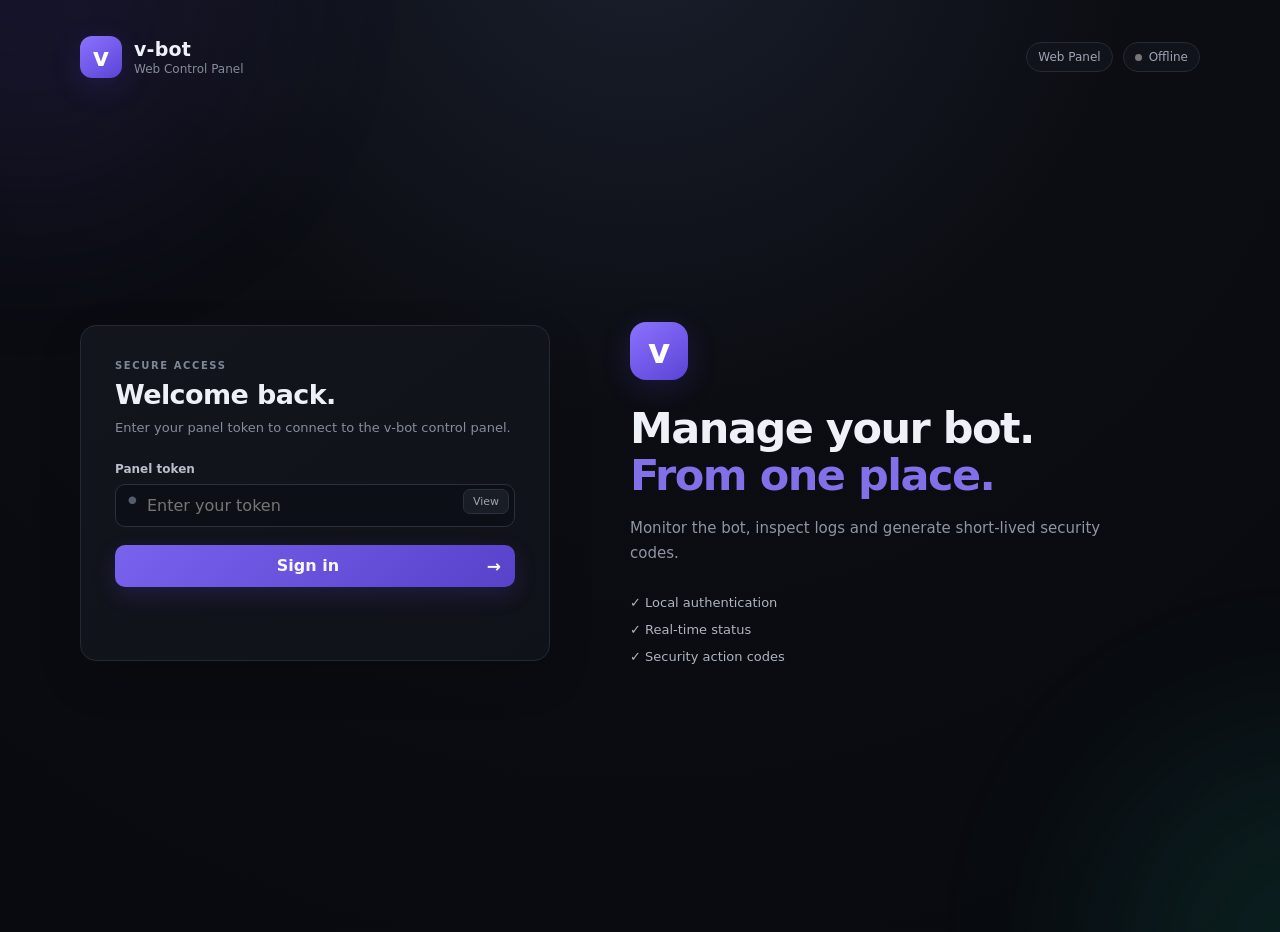
==== commit db2ec5d9: "improve sign in password manager compatibility" ====
--- a/panel_web/index.html
+++ b/panel_web/index.html
@@ -15,20 +15,22 @@
     <div class="brand"><div class="brand-mark">v</div><div><h1>v-bot</h1><p>Web Control Panel</p></div></div>
     <div class="topbar-right"><span id="mode" class="mode-badge">Web Panel</span><span id="connection" class="connection"><i></i> Offline</span></div>
   </header>
+
   <section id="login" class="login-layout">
-    <div class="login-card card">
+    <div class="login-card card"><form id="loginForm" autocomplete="on">
       <div class="eyebrow">SECURE ACCESS</div><h2>Welcome back.</h2>
       <p class="muted">Enter your panel token to connect to the v-bot control panel.</p>
       <label for="token">Panel token</label>
       <div class="input-wrap">
-        <span>●</span><input id="token" type="password" autocomplete="off" placeholder="Enter your token">
+        <span>●</span><input id="token" name="password" type="password" autocomplete="current-password" placeholder="Enter your token">
         <button id="viewTokenBtn" class="view-token" type="button" aria-label="Show token" title="Show token">View</button>
       </div>
       <button id="loginBtn" class="primary full">Sign in <span>→</span></button>
-      <p id="loginError" class="message error" role="alert"></p><p id="loginHint" class="login-hint"></p>
+      <p id="loginError" class="message error" role="alert"></p><p id="loginHint" class="login-hint"></p></form>
     </div>
     <div class="login-info"><div class="brand-mark large">v</div><h2>Manage your bot.<br><span>From one place.</span></h2><p>Monitor the bot, inspect logs and generate short-lived security codes.</p><div class="feature-list"><div>✓ Local authentication</div><div>✓ Real-time status</div><div>✓ Security action codes</div></div></div>
   </section>
+
   <section id="dashboard" hidden>
     <div class="dashboard-layout">
       <aside class="sidebar">
@@ -39,29 +41,45 @@
           <button class="nav-item" data-section="instanceSection"><span>●</span> Instance</button>
           <button class="nav-item" data-section="logsSection"><span>≡</span> Logs</button>
         </nav>
+        <button id="logoutBtn" class="ghost sidebar-logout">Log out</button>
       </aside>
+
       <div class="dashboard-content">
-    <div class="demo-banner" id="demoBanner" hidden><div class="banner-icon">!</div><div><strong>GitHub Pages demo</strong><span>No real bot is connected. All actions are simulated in your browser.</span></div></div>
-    <div class="page-heading"><div><div class="eyebrow">CONTROL CENTER</div><h2>Dashboard</h2></div><button id="logoutBtn" class="ghost">Log out</button></div>
-    <div id="dashboardSection" class="panel-section">
-    <div class="stats-grid">
-      <article class="stat-card card"><span class="stat-label">Bot status</span><strong id="botStatus">—</strong><span id="botStatusDetail" class="stat-detail">Waiting for data</span></article>
-      <article class="stat-card card"><span class="stat-label">Version</span><strong id="botVersion">—</strong><span class="stat-detail">Current instance</span></article>
-      <article class="stat-card card"><span class="stat-label">Action code TTL</span><strong id="codeTtl">—</strong><span class="stat-detail">Seconds</span></article>
+        <div class="demo-banner" id="demoBanner" hidden><div class="banner-icon">!</div><div><strong>GitHub Pages demo</strong><span>No real bot is connected. All actions are simulated in your browser.</span></div></div>
+        <div class="page-heading"><div><div class="eyebrow">CONTROL CENTER</div><h2 id="sectionTitle">Dashboard</h2></div></div>
+
+        <div id="dashboardSection" class="panel-section active-section">
+          <div class="stats-grid">
+            <article class="stat-card card"><span class="stat-label">Bot status</span><strong id="botStatus">—</strong><span id="botStatusDetail" class="stat-detail">Waiting for data</span></article>
+            <article class="stat-card card"><span class="stat-label">Version</span><strong id="botVersion">—</strong><span class="stat-detail">Current instance</span></article>
+            <article class="stat-card card"><span class="stat-label">Action code TTL</span><strong id="codeTtl">—</strong><span class="stat-detail">Seconds</span></article>
+          </div>
+        </div>
+
+        <div id="securitySection" class="panel-section">
+          <article class="card panel-card">
+            <div class="card-heading"><div><div class="eyebrow">SECURITY</div><h3>Generate action code</h3></div><span class="shield">⌁</span></div>
+            <p class="muted">Create a short-lived code for a protected bot action.</p>
+            <label for="action">Action</label><div class="select-wrap"><select id="action"><option value="spam">spam</option><option value="dmall">dmall</option><option value="raid">raid</option><option value="remove_raid">remove_raid</option></select></div>
+            <button id="codeBtn" class="primary full">Generate code <span>→</span></button>
+            <div id="codeBox" class="result-box"><span class="result-placeholder">Generated code will appear here.</span><pre id="code"></pre></div>
+            <p id="codeMessage" class="message" role="status"></p>
+          </article>
+        </div>
+
+        <div id="instanceSection" class="panel-section">
+          <article class="card panel-card">
+            <div class="card-heading"><div><div class="eyebrow">INSTANCE</div><h3>Bot status</h3></div><span class="status-dot" id="statusDot"></span></div>
+            <div class="status-list"><div><span>Process</span><strong id="processValue">—</strong></div><div><span>Platform</span><strong id="platformValue">—</strong></div><div><span>Protected commands</span><strong id="protectedValue">—</strong></div></div>
+            <pre id="status" class="raw-data"></pre>
+          </article>
+        </div>
+
+        <div id="logsSection" class="panel-section">
+          <article class="card logs-card"><div class="card-heading"><div><div class="eyebrow">ACTIVITY</div><h3>Bot log</h3></div><span class="live-label"><i></i> Live</span></div><pre id="logs">Loading…</pre></article>
+        </div>
+      </div>
     </div>
-    </div>
-    <div id="securitySection" class="panel-section">
-    <div class="main-grid">
-      <article class="card panel-card"><div class="card-heading"><div><div class="eyebrow">SECURITY</div><h3>Generate action code</h3></div><span class="shield">⌁</span></div><p class="muted">Create a short-lived code for a protected bot action.</p><label for="action">Action</label><div class="select-wrap"><select id="action"><option value="spam">spam</option><option value="dmall">dmall</option><option value="raid">raid</option><option value="remove_raid">remove_raid</option></select></div><button id="codeBtn" class="primary full">Generate code <span>→</span></button><div id="codeBox" class="result-box"><span class="result-placeholder">Generated code will appear here.</span><pre id="code"></pre></div><p id="codeMessage" class="message" role="status"></p></article>
-    </div>
-    </div>
-    <div id="instanceSection" class="panel-section">
-      <article class="card panel-card"><div class="card-heading"><div><div class="eyebrow">INSTANCE</div><h3>Bot status</h3></div><span class="status-dot" id="statusDot"></span></div><div class="status-list"><div><span>Process</span><strong id="processValue">—</strong></div><div><span>Platform</span><strong id="platformValue">—</strong></div><div><span>Protected commands</span><strong id="protectedValue">—</strong></div></div><pre id="status" class="raw-data"></pre></article>
-    </article>
-    </div>
-    </div>
-    <div id="logsSection" class="panel-section">
-    <article class="card logs-card"><div class="card-heading"><div><div class="eyebrow">ACTIVITY</div><h3>Bot log</h3></div><span class="live-label"><i></i> Live</span></div><pre id="logs">Loading…</pre></article>
   </section>
 </main>
 <div id="toastContainer" class="toast-container" aria-live="polite" aria-atomic="true"></div>
--- a/panel_web/style.css
+++ b/panel_web/style.css
@@ -1 +1 @@
-:root{color-scheme:dark;font-family:Inter,ui-sans-serif,system-ui,-apple-system,BlinkMacSystemFont,"Segoe UI",sans-serif;background:#080a0f;color:#eef1f7}*{box-sizing:border-box}body{margin:0;min-height:100vh;background:radial-gradient(circle at 50% -10%,#1a1f2d 0,#0b0d12 42%,#080a0f 100%);color:#eef1f7}.background-glow{position:fixed;width:420px;height:420px;border-radius:50%;filter:blur(100px);opacity:.11;pointer-events:none}.glow-one{background:#7c5cff;top:-220px;left:-180px}.glow-two{background:#25c7a7;right:-240px;bottom:-260px}.shell{position:relative;z-index:1;width:min(1120px,calc(100% - 36px));margin:0 auto;padding:28px 0 54px}.topbar{display:flex;align-items:center;justify-content:space-between;padding:8px 0 30px}.brand{display:flex;align-items:center;gap:12px}.brand-mark{width:42px;height:42px;border-radius:12px;display:grid;place-items:center;background:linear-gradient(145deg,#8b72ff,#5b43d6);box-shadow:0 8px 30px #5b43d633;font-size:25px;font-weight:800;color:white}.brand-mark.large{width:58px;height:58px;border-radius:16px;font-size:34px;margin-bottom:25px}.brand h1{margin:0;font-size:19px;letter-spacing:.2px}.brand p{margin:2px 0 0;color:#858b99;font-size:12px}.topbar-right{display:flex;align-items:center;gap:10px}.mode-badge,.connection{border:1px solid #262b36;background:#10131a;border-radius:999px;padding:7px 11px;color:#9da4b3;font-size:12px}.connection{display:flex;align-items:center;gap:7px}.connection i,.live-label i{width:7px;height:7px;border-radius:50%;background:#777;display:inline-block}.connection.online i,.live-label i{background:#43d39c;box-shadow:0 0 10px #43d39c99}.card{background:linear-gradient(145deg,#12151c,#101219);border:1px solid #242934;border-radius:16px;box-shadow:0 18px 45px #00000022}.login-layout{min-height:calc(100vh - 130px);display:grid;grid-template-columns:minmax(340px,470px) 1fr;gap:80px;align-items:center}.login-card{padding:34px}.login-info{max-width:480px}.login-info h2{font-size:43px;line-height:1.08;margin:0 0 18px;letter-spacing:-1.5px}.login-info h2 span{color:#8270e8}.login-info>p{color:#8e95a4;line-height:1.7;font-size:15px}.feature-list{display:grid;gap:12px;margin-top:28px;color:#aeb4c0;font-size:13px}.eyebrow{font-size:10px;letter-spacing:1.6px;color:#7d8798;font-weight:700;margin-bottom:8px}.login-card h2,.page-heading h2{font-size:27px;margin:0 0 8px;letter-spacing:-.6px}.muted{color:#858c9b;font-size:13px;line-height:1.6;margin:0 0 24px}label{display:block;color:#b9bfca;font-size:12px;font-weight:600;margin:18px 0 8px}.input-wrap,.select-wrap{position:relative}.input-wrap>span{position:absolute;left:13px;top:10px;color:#555d6d;font-size:10px;z-index:1}.input-wrap input{padding-left:31px;padding-right:65px}input,select,button{font:inherit}input,select{width:100%;border:1px solid #2b303c;background:#0c0f15;color:#e9ecf2;border-radius:10px;padding:11px 12px;outline:none;transition:.18s}input:focus,select:focus{border-color:#6955d8;box-shadow:0 0 0 3px #6955d81c}.view-token{position:absolute;right:6px;top:5px;padding:6px 9px;border-radius:7px;background:#191d25;border:1px solid #2b303c;color:#9da5b5;font-size:11px;line-height:1}.view-token:hover{background:#222733;color:#e4e7ee;transform:none}button{border:0;border-radius:10px;padding:11px 14px;color:#f7f8fb;cursor:pointer;transition:transform .15s,opacity .15s,background .15s}button:hover{transform:translateY(-1px)}button:disabled{opacity:.55;cursor:wait;transform:none}.primary{background:linear-gradient(135deg,#7862ee,#5942ca);box-shadow:0 8px 22px #5d47d733;font-weight:700}.primary:hover{background:linear-gradient(135deg,#846ff6,#634bd8)}.primary span{float:right;font-size:17px}.full{width:100%;margin-top:18px}.ghost{background:#141820;border:1px solid #292e39;color:#aab1be}.login-hint{color:#737b8b;font-size:11px;margin:13px 0 0}.message{min-height:16px;margin:10px 0 0;font-size:12px}.error{color:#ff777d}.success{color:#45d7a2}.demo-banner{display:flex;align-items:center;gap:12px;background:#211d0b;border:1px solid #514518;border-radius:12px;padding:12px 14px;margin-bottom:24px;color:#e9d782}.demo-banner .banner-icon{width:25px;height:25px;border-radius:8px;display:grid;place-items:center;background:#65551a;color:#ffe990;font-weight:800}.demo-banner strong,.demo-banner span{display:block}.demo-banner strong{font-size:12px}.demo-banner span{font-size:11px;color:#b9ab6b;margin-top:2px}.page-heading{display:flex;justify-content:space-between;align-items:end;margin:10px 0 18px}.stats-grid{display:grid;grid-template-columns:repeat(3,1fr);gap:14px;margin-bottom:14px}.stat-card{padding:18px}.stat-label{display:block;color:#7f8796;font-size:11px;text-transform:uppercase;letter-spacing:.8px}.stat-card strong{display:block;font-size:22px;margin:7px 0 2px}.stat-detail{color:#6e7685;font-size:11px}.main-grid{display:grid;grid-template-columns:1fr 1fr;gap:14px}.panel-card,.logs-card{padding:22px}.card-heading{display:flex;justify-content:space-between;align-items:start;margin-bottom:4px}.card-heading h3{margin:0;font-size:16px}.shield{font-size:22px;color:#7f70dc}.select-wrap select{appearance:auto}.result-box{margin-top:14px;min-height:74px;border:1px dashed #303643;border-radius:10px;background:#0b0e13;padding:12px;display:flex;align-items:center}.result-placeholder{color:#596171;font-size:12px}.result-box pre{margin:0;color:#d8d4ff;font-size:13px}.status-list{margin-top:17px;border-top:1px solid #252a34}.status-list div{display:flex;justify-content:space-between;padding:12px 0;border-bottom:1px solid #252a34;font-size:12px}.status-list span{color:#777f8e}.status-list strong{color:#c9ced8;font-weight:600}.status-dot{width:9px;height:9px;border-radius:50%;background:#707785;margin:6px 3px 0 0}.status-dot.online{background:#43d39c;box-shadow:0 0 12px #43d39c88}.raw-data{display:none}.logs-card{margin-top:14px}.logs-card pre{margin:15px 0 0;background:#0b0e13;border:1px solid #202530;border-radius:10px;padding:14px;color:#9ca5b4;font:12px/1.7 ui-monospace,SFMono-Regular,Consolas,monospace;min-height:145px;max-height:310px;overflow:auto;white-space:pre-wrap}.live-label{font-size:10px;color:#788191;display:flex;align-items:center;gap:6px}.toast-container{position:fixed;right:20px;bottom:20px;z-index:20;display:grid;gap:10px;width:min(360px,calc(100vw - 40px))}.toast{display:flex;gap:10px;align-items:flex-start;padding:13px 14px;background:#151920;border:1px solid #2b303a;border-radius:12px;box-shadow:0 15px 40px #00000055;animation:toast-in .22s ease}.toast .icon{width:20px;height:20px;border-radius:7px;display:grid;place-items:center;font-size:11px;font-weight:800}.toast.success{border-color:#245b49}.toast.success .icon{background:#1d5c48;color:#6ee5b7}.toast.error{border-color:#633039}.toast.error .icon{background:#643039;color:#ff9aa0}.toast strong{display:block;font-size:12px}.toast span{display:block;color:#8f96a4;font-size:11px;margin-top:2px;line-height:1.45}@keyframes toast-in{from{opacity:0;transform:translateY(8px)}to{opacity:1;transform:none}}@media(max-width:800px){.login-layout{grid-template-columns:1fr;gap:25px}.login-info{display:none}.stats-grid,.main-grid{grid-template-columns:1fr}.topbar{padding-bottom:20px}.shell{width:min(100% - 24px,1120px)}}@media(max-width:500px){.topbar-right .mode-badge{display:none}.login-card{padding:24px}.login-card h2{font-size:24px}.page-heading h2{font-size:23px}}+:root{color-scheme:dark;font-family:Inter,ui-sans-serif,system-ui,-apple-system,BlinkMacSystemFont,"Segoe UI",sans-serif;background:#080a0f;color:#eef1f7}*{box-sizing:border-box}body{margin:0;min-height:100vh;background:radial-gradient(circle at 50% -10%,#1a1f2d 0,#0b0d12 42%,#080a0f 100%);color:#eef1f7}.background-glow{position:fixed;width:420px;height:420px;border-radius:50%;filter:blur(100px);opacity:.11;pointer-events:none}.glow-one{background:#7c5cff;top:-220px;left:-180px}.glow-two{background:#25c7a7;right:-240px;bottom:-260px}.shell{position:relative;z-index:1;width:min(1120px,calc(100% - 36px));margin:0 auto;padding:28px 0 54px}.topbar{display:flex;align-items:center;justify-content:space-between;padding:8px 0 30px}.brand{display:flex;align-items:center;gap:12px}.brand-mark{width:42px;height:42px;border-radius:12px;display:grid;place-items:center;background:linear-gradient(145deg,#8b72ff,#5b43d6);box-shadow:0 8px 30px #5b43d633;font-size:25px;font-weight:800;color:white}.brand-mark.large{width:58px;height:58px;border-radius:16px;font-size:34px;margin-bottom:25px}.brand h1{margin:0;font-size:19px;letter-spacing:.2px}.brand p{margin:2px 0 0;color:#858b99;font-size:12px}.topbar-right{display:flex;align-items:center;gap:10px}.mode-badge,.connection{border:1px solid #262b36;background:#10131a;border-radius:999px;padding:7px 11px;color:#9da4b3;font-size:12px}.connection{display:flex;align-items:center;gap:7px}.connection i,.live-label i{width:7px;height:7px;border-radius:50%;background:#777;display:inline-block}.connection.online i,.live-label i{background:#43d39c;box-shadow:0 0 10px #43d39c99}.card{background:linear-gradient(145deg,#12151c,#101219);border:1px solid #242934;border-radius:16px;box-shadow:0 18px 45px #00000022}.login-layout{min-height:calc(100vh - 130px);display:grid;grid-template-columns:minmax(340px,470px) 1fr;gap:80px;align-items:center}.login-card{padding:34px}.login-info{max-width:480px}.login-info h2{font-size:43px;line-height:1.08;margin:0 0 18px;letter-spacing:-1.5px}.login-info h2 span{color:#8270e8}.login-info>p{color:#8e95a4;line-height:1.7;font-size:15px}.feature-list{display:grid;gap:12px;margin-top:28px;color:#aeb4c0;font-size:13px}.eyebrow{font-size:10px;letter-spacing:1.6px;color:#7d8798;font-weight:700;margin-bottom:8px}.login-card h2,.page-heading h2{font-size:27px;margin:0 0 8px;letter-spacing:-.6px}.muted{color:#858c9b;font-size:13px;line-height:1.6;margin:0 0 24px}label{display:block;color:#b9bfca;font-size:12px;font-weight:600;margin:18px 0 8px}.input-wrap,.select-wrap{position:relative}.input-wrap>span{position:absolute;left:13px;top:10px;color:#555d6d;font-size:10px;z-index:1}.input-wrap input{padding-left:31px;padding-right:65px}input,select,button{font:inherit}input,select{width:100%;border:1px solid #2b303c;background:#0c0f15;color:#e9ecf2;border-radius:10px;padding:11px 12px;outline:none;transition:.18s}input:focus,select:focus{border-color:#6955d8;box-shadow:0 0 0 3px #6955d81c}.view-token{position:absolute;right:6px;top:5px;padding:6px 9px;border-radius:7px;background:#191d25;border:1px solid #2b303c;color:#9da5b5;font-size:11px;line-height:1}.view-token:hover{background:#222733;color:#e4e7ee;transform:none}button{border:0;border-radius:10px;padding:11px 14px;color:#f7f8fb;cursor:pointer;transition:transform .15s,opacity .15s,background .15s}button:hover{transform:translateY(-1px)}button:disabled{opacity:.55;cursor:wait;transform:none}.primary{background:linear-gradient(135deg,#7862ee,#5942ca);box-shadow:0 8px 22px #5d47d733;font-weight:700}.primary:hover{background:linear-gradient(135deg,#846ff6,#634bd8)}.primary span{float:right;font-size:17px}.full{width:100%;margin-top:18px}.ghost{background:#141820;border:1px solid #292e39;color:#aab1be}.login-hint{color:#737b8b;font-size:11px;margin:13px 0 0}.message{min-height:16px;margin:10px 0 0;font-size:12px}.error{color:#ff777d}.success{color:#45d7a2}.demo-banner{display:flex;align-items:center;gap:12px;background:#211d0b;border:1px solid #514518;border-radius:12px;padding:12px 14px;margin-bottom:24px;color:#e9d782}.demo-banner .banner-icon{width:25px;height:25px;border-radius:8px;display:grid;place-items:center;background:#65551a;color:#ffe990;font-weight:800}.demo-banner strong,.demo-banner span{display:block}.demo-banner strong{font-size:12px}.demo-banner span{font-size:11px;color:#b9ab6b;margin-top:2px}.page-heading{display:flex;justify-content:space-between;align-items:end;margin:10px 0 18px}.stats-grid{display:grid;grid-template-columns:repeat(3,1fr);gap:14px;margin-bottom:14px}.stat-card{padding:18px}.stat-label{display:block;color:#7f8796;font-size:11px;text-transform:uppercase;letter-spacing:.8px}.stat-card strong{display:block;font-size:22px;margin:7px 0 2px}.stat-detail{color:#6e7685;font-size:11px}.main-grid{display:grid;grid-template-columns:1fr 1fr;gap:14px}.panel-card,.logs-card{padding:22px}.card-heading{display:flex;justify-content:space-between;align-items:start;margin-bottom:4px}.card-heading h3{margin:0;font-size:16px}.shield{font-size:22px;color:#7f70dc}.select-wrap select{appearance:auto}.result-box{margin-top:14px;min-height:74px;border:1px dashed #303643;border-radius:10px;background:#0b0e13;padding:12px;display:flex;align-items:center}.result-placeholder{color:#596171;font-size:12px}.result-box pre{margin:0;color:#d8d4ff;font-size:13px}.status-list{margin-top:17px;border-top:1px solid #252a34}.status-list div{display:flex;justify-content:space-between;padding:12px 0;border-bottom:1px solid #252a34;font-size:12px}.status-list span{color:#777f8e}.status-list strong{color:#c9ced8;font-weight:600}.status-dot{width:9px;height:9px;border-radius:50%;background:#707785;margin:6px 3px 0 0}.status-dot.online{background:#43d39c;box-shadow:0 0 12px #43d39c88}.raw-data{display:none}.logs-card{margin-top:14px}.logs-card pre{margin:15px 0 0;background:#0b0e13;border:1px solid #202530;border-radius:10px;padding:14px;color:#9ca5b4;font:12px/1.7 ui-monospace,SFMono-Regular,Consolas,monospace;min-height:145px;max-height:310px;overflow:auto;white-space:pre-wrap}.live-label{font-size:10px;color:#788191;display:flex;align-items:center;gap:6px}.toast-container{position:fixed;right:20px;bottom:20px;z-index:20;display:grid;gap:10px;width:min(360px,calc(100vw - 40px))}.toast{display:flex;gap:10px;align-items:flex-start;padding:13px 14px;background:#151920;border:1px solid #2b303a;border-radius:12px;box-shadow:0 15px 40px #00000055;animation:toast-in .22s ease}.toast .icon{width:20px;height:20px;border-radius:7px;display:grid;place-items:center;font-size:11px;font-weight:800}.toast.success{border-color:#245b49}.toast.success .icon{background:#1d5c48;color:#6ee5b7}.toast.error{border-color:#633039}.toast.error .icon{background:#643039;color:#ff9aa0}.toast strong{display:block;font-size:12px}.toast span{display:block;color:#8f96a4;font-size:11px;margin-top:2px;line-height:1.45}@keyframes toast-in{from{opacity:0;transform:translateY(8px)}to{opacity:1;transform:none}}@media(max-width:800px){.login-layout{grid-template-columns:1fr;gap:25px}.login-info{display:none}.stats-grid,.main-grid{grid-template-columns:1fr}.topbar{padding-bottom:20px}.shell{width:min(100% - 24px,1120px)}}@media(max-width:500px){.topbar-right .mode-badge{display:none}.login-card{padding:24px}.login-card h2{font-size:24px}.page-heading h2{font-size:23px}}.dashboard-layout{display:grid;grid-template-columns:190px minmax(0,1fr);gap:20px;align-items:start}.sidebar{position:sticky;top:20px;min-height:calc(100vh - 160px);padding:18px 12px;background:linear-gradient(145deg,#11141b,#0d1016);border:1px solid #242934;border-radius:16px;display:flex;flex-direction:column}.sidebar-title{font-size:10px;letter-spacing:1.6px;color:#697282;font-weight:800;padding:4px 10px 15px}.side-nav{display:grid;gap:5px}.nav-item{width:100%;display:flex;align-items:center;gap:10px;text-align:left;background:transparent;color:#858d9c;border:1px solid transparent;padding:10px 11px;font-size:12px}.nav-item span{width:17px;text-align:center;color:#656e7e}.nav-item:hover{background:#171b24;color:#d8dce5;transform:none}.nav-item.active{background:#1b192d;border-color:#302b52;color:#e7e3ff}.nav-item.active span{color:#8b77ef}.sidebar-logout{width:100%;margin-top:auto}.dashboard-content{min-width:0}.panel-section{display:none}.panel-section.active-section{display:block}.panel-section .main-grid{display:grid}.panel-section .panel-card{max-width:680px}.dashboard-content .page-heading{margin-top:0}@media(max-width:800px){.dashboard-layout{grid-template-columns:1fr}.sidebar{position:static;min-height:auto;padding:12px}.side-nav{grid-template-columns:repeat(4,1fr)}.nav-item{justify-content:center;text-align:center;padding:9px 5px}.nav-item span{display:none}.sidebar-title{display:none}.sidebar-logout{margin-top:10px}.dashboard-content .page-heading{margin-top:5px}}
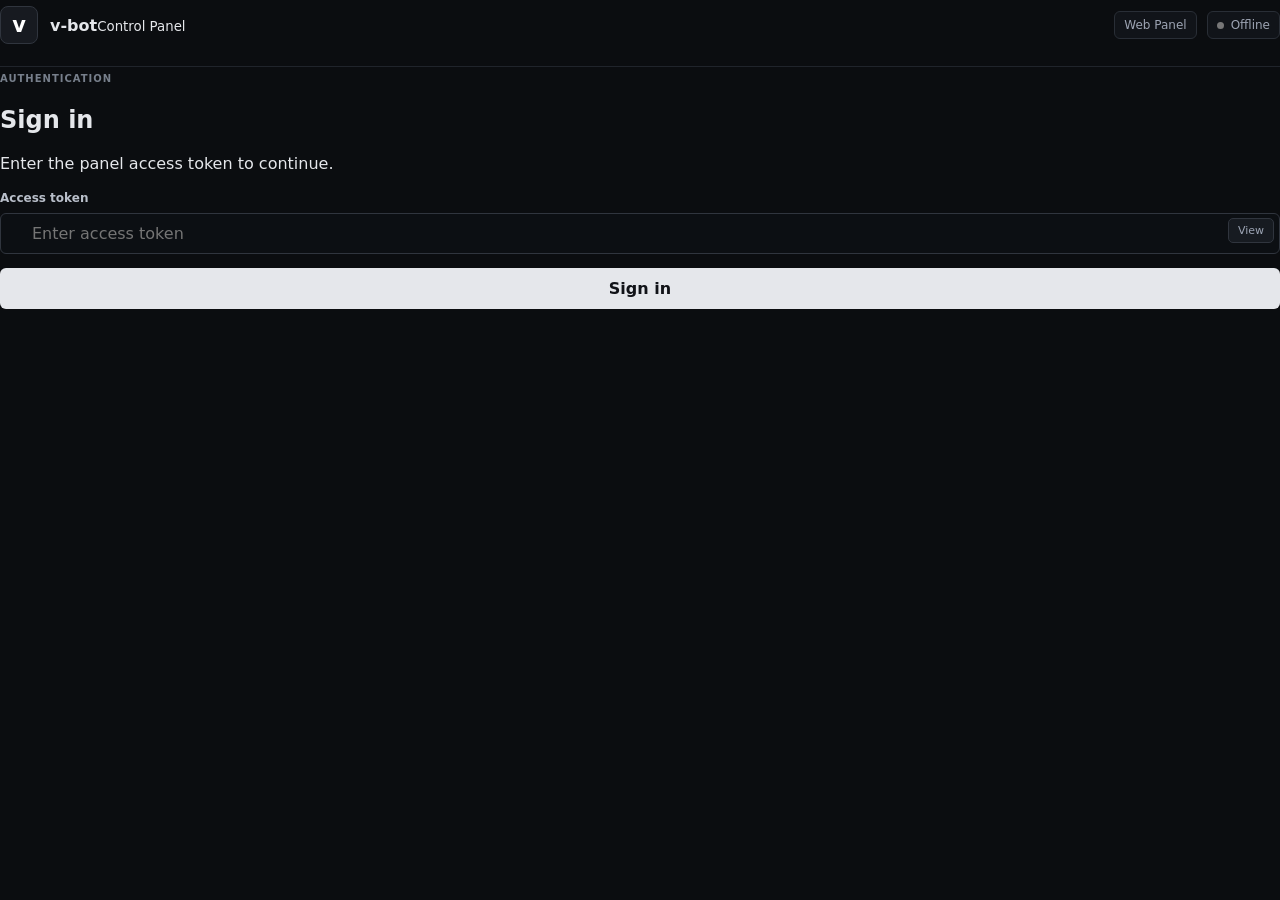
==== commit 51b7df7d: "simplify panel layout and separate authentication view" ====
--- a/panel_web/index.html
+++ b/panel_web/index.html
@@ -3,81 +3,79 @@
 <head>
 <meta charset="utf-8">
 <meta name="viewport" content="width=device-width,initial-scale=1">
-<meta name="theme-color" content="#0b0d12">
-<title>v-bot • Web Panel</title>
+<meta name="theme-color" content="#0b0d10">
+<title>v-bot — Control Panel</title>
 <link rel="stylesheet" href="./style.css">
 </head>
 <body>
-<div class="background-glow glow-one"></div>
-<div class="background-glow glow-two"></div>
-<main class="shell">
+<main class="app">
   <header class="topbar">
-    <div class="brand"><div class="brand-mark">v</div><div><h1>v-bot</h1><p>Web Control Panel</p></div></div>
+    <div class="brand"><span class="brand-mark">v</span><div><strong>v-bot</strong><small>Control Panel</small></div></div>
     <div class="topbar-right"><span id="mode" class="mode-badge">Web Panel</span><span id="connection" class="connection"><i></i> Offline</span></div>
   </header>
 
-  <section id="login" class="login-layout">
-    <div class="login-card card"><form id="loginForm" autocomplete="on">
-      <div class="eyebrow">SECURE ACCESS</div><h2>Welcome back.</h2>
-      <p class="muted">Enter your panel token to connect to the v-bot control panel.</p>
-      <label for="token">Panel token</label>
-      <div class="input-wrap">
-        <span>●</span><input id="token" name="password" type="password" autocomplete="current-password" placeholder="Enter your token">
-        <button id="viewTokenBtn" class="view-token" type="button" aria-label="Show token" title="Show token">View</button>
-      </div>
-      <button id="loginBtn" class="primary full">Sign in <span>→</span></button>
-      <p id="loginError" class="message error" role="alert"></p><p id="loginHint" class="login-hint"></p></form>
+  <section id="login" class="auth-view" hidden>
+    <div class="auth-card">
+      <div class="auth-title"><span class="eyebrow">AUTHENTICATION</span><h1>Sign in</h1><p>Enter the panel access token to continue.</p></div>
+      <form id="loginForm" autocomplete="on">
+        <label for="token">Access token</label>
+        <div class="input-wrap"><input id="token" name="password" type="password" autocomplete="current-password" placeholder="Enter access token"><button id="viewTokenBtn" class="view-token" type="button">View</button></div>
+        <button id="loginBtn" class="primary full" type="submit">Sign in</button>
+        <p id="loginError" class="message" role="alert"></p>
+        <p id="loginHint" class="hint"></p>
+      </form>
     </div>
-    <div class="login-info"><div class="brand-mark large">v</div><h2>Manage your bot.<br><span>From one place.</span></h2><p>Monitor the bot, inspect logs and generate short-lived security codes.</p><div class="feature-list"><div>✓ Local authentication</div><div>✓ Real-time status</div><div>✓ Security action codes</div></div></div>
   </section>
 
-  <section id="dashboard" hidden>
-    <div class="dashboard-layout">
-      <aside class="sidebar">
-        <div class="sidebar-title">BOT PANEL</div>
-        <nav class="side-nav" aria-label="Panel sections">
-          <button class="nav-item active" data-section="dashboardSection"><span>⌂</span> Dashboard</button>
-          <button class="nav-item" data-section="securitySection"><span>⌁</span> Security</button>
-          <button class="nav-item" data-section="instanceSection"><span>●</span> Instance</button>
-          <button class="nav-item" data-section="logsSection"><span>≡</span> Logs</button>
-        </nav>
-        <button id="logoutBtn" class="ghost sidebar-logout">Log out</button>
-      </aside>
+  <section id="dashboard" class="dashboard" hidden>
+    <aside class="sidebar">
+      <div class="sidebar-heading">V-BOT</div>
+      <nav aria-label="Panel sections">
+        <button class="nav-item active" data-section="dashboardSection"><span>Overview</span></button>
+        <button class="nav-item" data-section="securitySection"><span>Security</span></button>
+        <button class="nav-item" data-section="instanceSection"><span>Instance</span></button>
+        <button class="nav-item" data-section="logsSection"><span>Logs</span></button>
+      </nav>
+      <button id="logoutBtn" class="logout" type="button">Sign out</button>
+    </aside>
 
-      <div class="dashboard-content">
-        <div class="demo-banner" id="demoBanner" hidden><div class="banner-icon">!</div><div><strong>GitHub Pages demo</strong><span>No real bot is connected. All actions are simulated in your browser.</span></div></div>
-        <div class="page-heading"><div><div class="eyebrow">CONTROL CENTER</div><h2 id="sectionTitle">Dashboard</h2></div></div>
+    <div class="content">
+      <div id="demoBanner" class="demo-banner" hidden><strong>Demo environment</strong><span>No real bot is connected. Actions are simulated.</span></div>
+      <header class="content-header"><div><span class="eyebrow">CONTROL PANEL</span><h1 id="sectionTitle">Overview</h1></div></header>
 
-        <div id="dashboardSection" class="panel-section active-section">
-          <div class="stats-grid">
-            <article class="stat-card card"><span class="stat-label">Bot status</span><strong id="botStatus">—</strong><span id="botStatusDetail" class="stat-detail">Waiting for data</span></article>
-            <article class="stat-card card"><span class="stat-label">Version</span><strong id="botVersion">—</strong><span class="stat-detail">Current instance</span></article>
-            <article class="stat-card card"><span class="stat-label">Action code TTL</span><strong id="codeTtl">—</strong><span class="stat-detail">Seconds</span></article>
-          </div>
+      <div id="dashboardSection" class="panel-section active-section">
+        <div class="stats-grid">
+          <article class="stat"><span>Bot status</span><strong id="botStatus">—</strong><small id="botStatusDetail">Waiting for data</small></article>
+          <article class="stat"><span>Version</span><strong id="botVersion">—</strong><small>Current instance</small></article>
+          <article class="stat"><span>Action code TTL</span><strong id="codeTtl">—</strong><small>Seconds</small></article>
         </div>
+      </div>
 
-        <div id="securitySection" class="panel-section">
-          <article class="card panel-card">
-            <div class="card-heading"><div><div class="eyebrow">SECURITY</div><h3>Generate action code</h3></div><span class="shield">⌁</span></div>
-            <p class="muted">Create a short-lived code for a protected bot action.</p>
-            <label for="action">Action</label><div class="select-wrap"><select id="action"><option value="spam">spam</option><option value="dmall">dmall</option><option value="raid">raid</option><option value="remove_raid">remove_raid</option></select></div>
-            <button id="codeBtn" class="primary full">Generate code <span>→</span></button>
-            <div id="codeBox" class="result-box"><span class="result-placeholder">Generated code will appear here.</span><pre id="code"></pre></div>
-            <p id="codeMessage" class="message" role="status"></p>
-          </article>
-        </div>
+      <div id="securitySection" class="panel-section">
+        <article class="panel">
+          <div class="panel-header"><div><span class="eyebrow">SECURITY</span><h2>Action code</h2></div></div>
+          <p class="muted">Generate a short-lived code for a protected action.</p>
+          <label for="action">Action</label>
+          <select id="action"><option value="spam">spam</option><option value="dmall">dmall</option><option value="raid">raid</option><option value="remove_raid">remove_raid</option></select>
+          <button id="codeBtn" class="primary full" type="button">Generate code</button>
+          <div id="codeBox" class="result-box"><span class="result-placeholder">No code generated.</span><pre id="code"></pre></div>
+          <p id="codeMessage" class="message" role="status"></p>
+        </article>
+      </div>
 
-        <div id="instanceSection" class="panel-section">
-          <article class="card panel-card">
-            <div class="card-heading"><div><div class="eyebrow">INSTANCE</div><h3>Bot status</h3></div><span class="status-dot" id="statusDot"></span></div>
-            <div class="status-list"><div><span>Process</span><strong id="processValue">—</strong></div><div><span>Platform</span><strong id="platformValue">—</strong></div><div><span>Protected commands</span><strong id="protectedValue">—</strong></div></div>
-            <pre id="status" class="raw-data"></pre>
-          </article>
-        </div>
+      <div id="instanceSection" class="panel-section">
+        <article class="panel">
+          <div class="panel-header"><div><span class="eyebrow">INSTANCE</span><h2>Bot status</h2></div><span class="status-dot" id="statusDot"></span></div>
+          <div class="status-list"><div><span>Process</span><strong id="processValue">—</strong></div><div><span>Platform</span><strong id="platformValue">—</strong></div><div><span>Protected commands</span><strong id="protectedValue">—</strong></div></div>
+          <pre id="status" class="raw-data"></pre>
+        </article>
+      </div>
 
-        <div id="logsSection" class="panel-section">
-          <article class="card logs-card"><div class="card-heading"><div><div class="eyebrow">ACTIVITY</div><h3>Bot log</h3></div><span class="live-label"><i></i> Live</span></div><pre id="logs">Loading…</pre></article>
-        </div>
+      <div id="logsSection" class="panel-section">
+        <article class="panel logs-panel">
+          <div class="panel-header"><div><span class="eyebrow">ACTIVITY</span><h2>Logs</h2></div><span class="live-label"><i></i> Live</span></div>
+          <pre id="logs">Loading…</pre>
+        </article>
       </div>
     </div>
   </section>
--- a/panel_web/style.css
+++ b/panel_web/style.css
@@ -1 +1,31 @@
-:root{color-scheme:dark;font-family:Inter,ui-sans-serif,system-ui,-apple-system,BlinkMacSystemFont,"Segoe UI",sans-serif;background:#080a0f;color:#eef1f7}*{box-sizing:border-box}body{margin:0;min-height:100vh;background:radial-gradient(circle at 50% -10%,#1a1f2d 0,#0b0d12 42%,#080a0f 100%);color:#eef1f7}.background-glow{position:fixed;width:420px;height:420px;border-radius:50%;filter:blur(100px);opacity:.11;pointer-events:none}.glow-one{background:#7c5cff;top:-220px;left:-180px}.glow-two{background:#25c7a7;right:-240px;bottom:-260px}.shell{position:relative;z-index:1;width:min(1120px,calc(100% - 36px));margin:0 auto;padding:28px 0 54px}.topbar{display:flex;align-items:center;justify-content:space-between;padding:8px 0 30px}.brand{display:flex;align-items:center;gap:12px}.brand-mark{width:42px;height:42px;border-radius:12px;display:grid;place-items:center;background:linear-gradient(145deg,#8b72ff,#5b43d6);box-shadow:0 8px 30px #5b43d633;font-size:25px;font-weight:800;color:white}.brand-mark.large{width:58px;height:58px;border-radius:16px;font-size:34px;margin-bottom:25px}.brand h1{margin:0;font-size:19px;letter-spacing:.2px}.brand p{margin:2px 0 0;color:#858b99;font-size:12px}.topbar-right{display:flex;align-items:center;gap:10px}.mode-badge,.connection{border:1px solid #262b36;background:#10131a;border-radius:999px;padding:7px 11px;color:#9da4b3;font-size:12px}.connection{display:flex;align-items:center;gap:7px}.connection i,.live-label i{width:7px;height:7px;border-radius:50%;background:#777;display:inline-block}.connection.online i,.live-label i{background:#43d39c;box-shadow:0 0 10px #43d39c99}.card{background:linear-gradient(145deg,#12151c,#101219);border:1px solid #242934;border-radius:16px;box-shadow:0 18px 45px #00000022}.login-layout{min-height:calc(100vh - 130px);display:grid;grid-template-columns:minmax(340px,470px) 1fr;gap:80px;align-items:center}.login-card{padding:34px}.login-info{max-width:480px}.login-info h2{font-size:43px;line-height:1.08;margin:0 0 18px;letter-spacing:-1.5px}.login-info h2 span{color:#8270e8}.login-info>p{color:#8e95a4;line-height:1.7;font-size:15px}.feature-list{display:grid;gap:12px;margin-top:28px;color:#aeb4c0;font-size:13px}.eyebrow{font-size:10px;letter-spacing:1.6px;color:#7d8798;font-weight:700;margin-bottom:8px}.login-card h2,.page-heading h2{font-size:27px;margin:0 0 8px;letter-spacing:-.6px}.muted{color:#858c9b;font-size:13px;line-height:1.6;margin:0 0 24px}label{display:block;color:#b9bfca;font-size:12px;font-weight:600;margin:18px 0 8px}.input-wrap,.select-wrap{position:relative}.input-wrap>span{position:absolute;left:13px;top:10px;color:#555d6d;font-size:10px;z-index:1}.input-wrap input{padding-left:31px;padding-right:65px}input,select,button{font:inherit}input,select{width:100%;border:1px solid #2b303c;background:#0c0f15;color:#e9ecf2;border-radius:10px;padding:11px 12px;outline:none;transition:.18s}input:focus,select:focus{border-color:#6955d8;box-shadow:0 0 0 3px #6955d81c}.view-token{position:absolute;right:6px;top:5px;padding:6px 9px;border-radius:7px;background:#191d25;border:1px solid #2b303c;color:#9da5b5;font-size:11px;line-height:1}.view-token:hover{background:#222733;color:#e4e7ee;transform:none}button{border:0;border-radius:10px;padding:11px 14px;color:#f7f8fb;cursor:pointer;transition:transform .15s,opacity .15s,background .15s}button:hover{transform:translateY(-1px)}button:disabled{opacity:.55;cursor:wait;transform:none}.primary{background:linear-gradient(135deg,#7862ee,#5942ca);box-shadow:0 8px 22px #5d47d733;font-weight:700}.primary:hover{background:linear-gradient(135deg,#846ff6,#634bd8)}.primary span{float:right;font-size:17px}.full{width:100%;margin-top:18px}.ghost{background:#141820;border:1px solid #292e39;color:#aab1be}.login-hint{color:#737b8b;font-size:11px;margin:13px 0 0}.message{min-height:16px;margin:10px 0 0;font-size:12px}.error{color:#ff777d}.success{color:#45d7a2}.demo-banner{display:flex;align-items:center;gap:12px;background:#211d0b;border:1px solid #514518;border-radius:12px;padding:12px 14px;margin-bottom:24px;color:#e9d782}.demo-banner .banner-icon{width:25px;height:25px;border-radius:8px;display:grid;place-items:center;background:#65551a;color:#ffe990;font-weight:800}.demo-banner strong,.demo-banner span{display:block}.demo-banner strong{font-size:12px}.demo-banner span{font-size:11px;color:#b9ab6b;margin-top:2px}.page-heading{display:flex;justify-content:space-between;align-items:end;margin:10px 0 18px}.stats-grid{display:grid;grid-template-columns:repeat(3,1fr);gap:14px;margin-bottom:14px}.stat-card{padding:18px}.stat-label{display:block;color:#7f8796;font-size:11px;text-transform:uppercase;letter-spacing:.8px}.stat-card strong{display:block;font-size:22px;margin:7px 0 2px}.stat-detail{color:#6e7685;font-size:11px}.main-grid{display:grid;grid-template-columns:1fr 1fr;gap:14px}.panel-card,.logs-card{padding:22px}.card-heading{display:flex;justify-content:space-between;align-items:start;margin-bottom:4px}.card-heading h3{margin:0;font-size:16px}.shield{font-size:22px;color:#7f70dc}.select-wrap select{appearance:auto}.result-box{margin-top:14px;min-height:74px;border:1px dashed #303643;border-radius:10px;background:#0b0e13;padding:12px;display:flex;align-items:center}.result-placeholder{color:#596171;font-size:12px}.result-box pre{margin:0;color:#d8d4ff;font-size:13px}.status-list{margin-top:17px;border-top:1px solid #252a34}.status-list div{display:flex;justify-content:space-between;padding:12px 0;border-bottom:1px solid #252a34;font-size:12px}.status-list span{color:#777f8e}.status-list strong{color:#c9ced8;font-weight:600}.status-dot{width:9px;height:9px;border-radius:50%;background:#707785;margin:6px 3px 0 0}.status-dot.online{background:#43d39c;box-shadow:0 0 12px #43d39c88}.raw-data{display:none}.logs-card{margin-top:14px}.logs-card pre{margin:15px 0 0;background:#0b0e13;border:1px solid #202530;border-radius:10px;padding:14px;color:#9ca5b4;font:12px/1.7 ui-monospace,SFMono-Regular,Consolas,monospace;min-height:145px;max-height:310px;overflow:auto;white-space:pre-wrap}.live-label{font-size:10px;color:#788191;display:flex;align-items:center;gap:6px}.toast-container{position:fixed;right:20px;bottom:20px;z-index:20;display:grid;gap:10px;width:min(360px,calc(100vw - 40px))}.toast{display:flex;gap:10px;align-items:flex-start;padding:13px 14px;background:#151920;border:1px solid #2b303a;border-radius:12px;box-shadow:0 15px 40px #00000055;animation:toast-in .22s ease}.toast .icon{width:20px;height:20px;border-radius:7px;display:grid;place-items:center;font-size:11px;font-weight:800}.toast.success{border-color:#245b49}.toast.success .icon{background:#1d5c48;color:#6ee5b7}.toast.error{border-color:#633039}.toast.error .icon{background:#643039;color:#ff9aa0}.toast strong{display:block;font-size:12px}.toast span{display:block;color:#8f96a4;font-size:11px;margin-top:2px;line-height:1.45}@keyframes toast-in{from{opacity:0;transform:translateY(8px)}to{opacity:1;transform:none}}@media(max-width:800px){.login-layout{grid-template-columns:1fr;gap:25px}.login-info{display:none}.stats-grid,.main-grid{grid-template-columns:1fr}.topbar{padding-bottom:20px}.shell{width:min(100% - 24px,1120px)}}@media(max-width:500px){.topbar-right .mode-badge{display:none}.login-card{padding:24px}.login-card h2{font-size:24px}.page-heading h2{font-size:23px}}.dashboard-layout{display:grid;grid-template-columns:190px minmax(0,1fr);gap:20px;align-items:start}.sidebar{position:sticky;top:20px;min-height:calc(100vh - 160px);padding:18px 12px;background:linear-gradient(145deg,#11141b,#0d1016);border:1px solid #242934;border-radius:16px;display:flex;flex-direction:column}.sidebar-title{font-size:10px;letter-spacing:1.6px;color:#697282;font-weight:800;padding:4px 10px 15px}.side-nav{display:grid;gap:5px}.nav-item{width:100%;display:flex;align-items:center;gap:10px;text-align:left;background:transparent;color:#858d9c;border:1px solid transparent;padding:10px 11px;font-size:12px}.nav-item span{width:17px;text-align:center;color:#656e7e}.nav-item:hover{background:#171b24;color:#d8dce5;transform:none}.nav-item.active{background:#1b192d;border-color:#302b52;color:#e7e3ff}.nav-item.active span{color:#8b77ef}.sidebar-logout{width:100%;margin-top:auto}.dashboard-content{min-width:0}.panel-section{display:none}.panel-section.active-section{display:block}.panel-section .main-grid{display:grid}.panel-section .panel-card{max-width:680px}.dashboard-content .page-heading{margin-top:0}@media(max-width:800px){.dashboard-layout{grid-template-columns:1fr}.sidebar{position:static;min-height:auto;padding:12px}.side-nav{grid-template-columns:repeat(4,1fr)}.nav-item{justify-content:center;text-align:center;padding:9px 5px}.nav-item span{display:none}.sidebar-title{display:none}.sidebar-logout{margin-top:10px}.dashboard-content .page-heading{margin-top:5px}}+:root{color-scheme:dark;font-family:Inter,ui-sans-serif,system-ui,-apple-system,BlinkMacSystemFont,"Segoe UI",sans-serif;background:#080a0f;color:#eef1f7}*{box-sizing:border-box}body{margin:0;min-height:100vh;background:radial-gradient(circle at 50% -10%,#1a1f2d 0,#0b0d12 42%,#080a0f 100%);color:#eef1f7}.background-glow{position:fixed;width:420px;height:420px;border-radius:50%;filter:blur(100px);opacity:.11;pointer-events:none}.glow-one{background:#7c5cff;top:-220px;left:-180px}.glow-two{background:#25c7a7;right:-240px;bottom:-260px}.shell{position:relative;z-index:1;width:min(1120px,calc(100% - 36px));margin:0 auto;padding:28px 0 54px}.topbar{display:flex;align-items:center;justify-content:space-between;padding:8px 0 30px}.brand{display:flex;align-items:center;gap:12px}.brand-mark{width:42px;height:42px;border-radius:12px;display:grid;place-items:center;background:linear-gradient(145deg,#8b72ff,#5b43d6);box-shadow:0 8px 30px #5b43d633;font-size:25px;font-weight:800;color:white}.brand-mark.large{width:58px;height:58px;border-radius:16px;font-size:34px;margin-bottom:25px}.brand h1{margin:0;font-size:19px;letter-spacing:.2px}.brand p{margin:2px 0 0;color:#858b99;font-size:12px}.topbar-right{display:flex;align-items:center;gap:10px}.mode-badge,.connection{border:1px solid #262b36;background:#10131a;border-radius:999px;padding:7px 11px;color:#9da4b3;font-size:12px}.connection{display:flex;align-items:center;gap:7px}.connection i,.live-label i{width:7px;height:7px;border-radius:50%;background:#777;display:inline-block}.connection.online i,.live-label i{background:#43d39c;box-shadow:0 0 10px #43d39c99}.card{background:linear-gradient(145deg,#12151c,#101219);border:1px solid #242934;border-radius:16px;box-shadow:0 18px 45px #00000022}.login-layout{min-height:calc(100vh - 130px);display:grid;grid-template-columns:minmax(340px,470px) 1fr;gap:80px;align-items:center}.login-card{padding:34px}.login-info{max-width:480px}.login-info h2{font-size:43px;line-height:1.08;margin:0 0 18px;letter-spacing:-1.5px}.login-info h2 span{color:#8270e8}.login-info>p{color:#8e95a4;line-height:1.7;font-size:15px}.feature-list{display:grid;gap:12px;margin-top:28px;color:#aeb4c0;font-size:13px}.eyebrow{font-size:10px;letter-spacing:1.6px;color:#7d8798;font-weight:700;margin-bottom:8px}.login-card h2,.page-heading h2{font-size:27px;margin:0 0 8px;letter-spacing:-.6px}.muted{color:#858c9b;font-size:13px;line-height:1.6;margin:0 0 24px}label{display:block;color:#b9bfca;font-size:12px;font-weight:600;margin:18px 0 8px}.input-wrap,.select-wrap{position:relative}.input-wrap>span{position:absolute;left:13px;top:10px;color:#555d6d;font-size:10px;z-index:1}.input-wrap input{padding-left:31px;padding-right:65px}input,select,button{font:inherit}input,select{width:100%;border:1px solid #2b303c;background:#0c0f15;color:#e9ecf2;border-radius:10px;padding:11px 12px;outline:none;transition:.18s}input:focus,select:focus{border-color:#6955d8;box-shadow:0 0 0 3px #6955d81c}.view-token{position:absolute;right:6px;top:5px;padding:6px 9px;border-radius:7px;background:#191d25;border:1px solid #2b303c;color:#9da5b5;font-size:11px;line-height:1}.view-token:hover{background:#222733;color:#e4e7ee;transform:none}button{border:0;border-radius:10px;padding:11px 14px;color:#f7f8fb;cursor:pointer;transition:transform .15s,opacity .15s,background .15s}button:hover{transform:translateY(-1px)}button:disabled{opacity:.55;cursor:wait;transform:none}.primary{background:linear-gradient(135deg,#7862ee,#5942ca);box-shadow:0 8px 22px #5d47d733;font-weight:700}.primary:hover{background:linear-gradient(135deg,#846ff6,#634bd8)}.primary span{float:right;font-size:17px}.full{width:100%;margin-top:18px}.ghost{background:#141820;border:1px solid #292e39;color:#aab1be}.login-hint{color:#737b8b;font-size:11px;margin:13px 0 0}.message{min-height:16px;margin:10px 0 0;font-size:12px}.error{color:#ff777d}.success{color:#45d7a2}.demo-banner{display:flex;align-items:center;gap:12px;background:#211d0b;border:1px solid #514518;border-radius:12px;padding:12px 14px;margin-bottom:24px;color:#e9d782}.demo-banner .banner-icon{width:25px;height:25px;border-radius:8px;display:grid;place-items:center;background:#65551a;color:#ffe990;font-weight:800}.demo-banner strong,.demo-banner span{display:block}.demo-banner strong{font-size:12px}.demo-banner span{font-size:11px;color:#b9ab6b;margin-top:2px}.page-heading{display:flex;justify-content:space-between;align-items:end;margin:10px 0 18px}.stats-grid{display:grid;grid-template-columns:repeat(3,1fr);gap:14px;margin-bottom:14px}.stat-card{padding:18px}.stat-label{display:block;color:#7f8796;font-size:11px;text-transform:uppercase;letter-spacing:.8px}.stat-card strong{display:block;font-size:22px;margin:7px 0 2px}.stat-detail{color:#6e7685;font-size:11px}.main-grid{display:grid;grid-template-columns:1fr 1fr;gap:14px}.panel-card,.logs-card{padding:22px}.card-heading{display:flex;justify-content:space-between;align-items:start;margin-bottom:4px}.card-heading h3{margin:0;font-size:16px}.shield{font-size:22px;color:#7f70dc}.select-wrap select{appearance:auto}.result-box{margin-top:14px;min-height:74px;border:1px dashed #303643;border-radius:10px;background:#0b0e13;padding:12px;display:flex;align-items:center}.result-placeholder{color:#596171;font-size:12px}.result-box pre{margin:0;color:#d8d4ff;font-size:13px}.status-list{margin-top:17px;border-top:1px solid #252a34}.status-list div{display:flex;justify-content:space-between;padding:12px 0;border-bottom:1px solid #252a34;font-size:12px}.status-list span{color:#777f8e}.status-list strong{color:#c9ced8;font-weight:600}.status-dot{width:9px;height:9px;border-radius:50%;background:#707785;margin:6px 3px 0 0}.status-dot.online{background:#43d39c;box-shadow:0 0 12px #43d39c88}.raw-data{display:none}.logs-card{margin-top:14px}.logs-card pre{margin:15px 0 0;background:#0b0e13;border:1px solid #202530;border-radius:10px;padding:14px;color:#9ca5b4;font:12px/1.7 ui-monospace,SFMono-Regular,Consolas,monospace;min-height:145px;max-height:310px;overflow:auto;white-space:pre-wrap}.live-label{font-size:10px;color:#788191;display:flex;align-items:center;gap:6px}.toast-container{position:fixed;right:20px;bottom:20px;z-index:20;display:grid;gap:10px;width:min(360px,calc(100vw - 40px))}.toast{display:flex;gap:10px;align-items:flex-start;padding:13px 14px;background:#151920;border:1px solid #2b303a;border-radius:12px;box-shadow:0 15px 40px #00000055;animation:toast-in .22s ease}.toast .icon{width:20px;height:20px;border-radius:7px;display:grid;place-items:center;font-size:11px;font-weight:800}.toast.success{border-color:#245b49}.toast.success .icon{background:#1d5c48;color:#6ee5b7}.toast.error{border-color:#633039}.toast.error .icon{background:#643039;color:#ff9aa0}.toast strong{display:block;font-size:12px}.toast span{display:block;color:#8f96a4;font-size:11px;margin-top:2px;line-height:1.45}@keyframes toast-in{from{opacity:0;transform:translateY(8px)}to{opacity:1;transform:none}}@media(max-width:800px){.login-layout{grid-template-columns:1fr;gap:25px}.login-info{display:none}.stats-grid,.main-grid{grid-template-columns:1fr}.topbar{padding-bottom:20px}.shell{width:min(100% - 24px,1120px)}}@media(max-width:500px){.topbar-right .mode-badge{display:none}.login-card{padding:24px}.login-card h2{font-size:24px}.page-heading h2{font-size:23px}}.dashboard-layout{display:grid;grid-template-columns:190px minmax(0,1fr);gap:20px;align-items:start}.sidebar{position:sticky;top:20px;min-height:calc(100vh - 160px);padding:18px 12px;background:linear-gradient(145deg,#11141b,#0d1016);border:1px solid #242934;border-radius:16px;display:flex;flex-direction:column}.sidebar-title{font-size:10px;letter-spacing:1.6px;color:#697282;font-weight:800;padding:4px 10px 15px}.side-nav{display:grid;gap:5px}.nav-item{width:100%;display:flex;align-items:center;gap:10px;text-align:left;background:transparent;color:#858d9c;border:1px solid transparent;padding:10px 11px;font-size:12px}.nav-item span{width:17px;text-align:center;color:#656e7e}.nav-item:hover{background:#171b24;color:#d8dce5;transform:none}.nav-item.active{background:#1b192d;border-color:#302b52;color:#e7e3ff}.nav-item.active span{color:#8b77ef}.sidebar-logout{width:100%;margin-top:auto}.dashboard-content{min-width:0}.panel-section{display:none}.panel-section.active-section{display:block}.panel-section .main-grid{display:grid}.panel-section .panel-card{max-width:680px}.dashboard-content .page-heading{margin-top:0}@media(max-width:800px){.dashboard-layout{grid-template-columns:1fr}.sidebar{position:static;min-height:auto;padding:12px}.side-nav{grid-template-columns:repeat(4,1fr)}.nav-item{justify-content:center;text-align:center;padding:9px 5px}.nav-item span{display:none}.sidebar-title{display:none}.sidebar-logout{margin-top:10px}.dashboard-content .page-heading{margin-top:5px}}
+/* Practical admin-panel skin: flatter, denser, less decorative. */
+body{background:#0b0d10;color:#e5e7eb}
+.background-glow{display:none}
+.shell{width:min(1180px,calc(100% - 32px));padding-top:20px}
+.topbar{padding:6px 0 22px;border-bottom:1px solid #20242b}
+.brand-mark{background:#171a20;border:1px solid #30353e;box-shadow:none;border-radius:8px;width:38px;height:38px;font-size:21px}
+.brand h1{font-size:17px}.brand p{color:#737985}
+.mode-badge,.connection{background:#111419;border:1px solid #292e36;border-radius:6px;padding:6px 9px}
+.card{background:#111419;border:1px solid #252a32;border-radius:8px;box-shadow:none}
+.login-layout{min-height:calc(100vh - 110px);grid-template-columns:390px 1fr;gap:90px}
+.login-card{padding:28px}.login-info{max-width:420px}.login-info h2{font-size:35px;letter-spacing:-1px}.login-info h2 span{color:#9aa2ae}
+.login-info>p{font-size:14px;color:#8a919d}.feature-list{gap:9px;color:#9299a5}
+.eyebrow{letter-spacing:1px;color:#777f8b}.login-card h2,.page-heading h2{font-size:23px}
+input,select{background:#0c0f13;border-color:#30353e;border-radius:6px;padding:10px 11px}
+input:focus,select:focus{border-color:#66707d;box-shadow:0 0 0 2px #66707d22}
+.view-token{background:#171b21;border-color:#30353e;border-radius:5px}.view-token:hover{background:#1d2229}
+button{border-radius:6px}.primary{background:#e5e7eb;color:#111318;box-shadow:none}.primary:hover{background:#fff}
+.full{margin-top:14px}.ghost{background:#15181d;border-color:#30353e}
+.login-hint{color:#747b86}.message{min-height:15px}
+.demo-banner{background:#161713;border-color:#3a3c30;border-radius:7px;color:#c9c7a1}
+.dashboard-layout{grid-template-columns:176px minmax(0,1fr);gap:16px}
+.sidebar{top:16px;min-height:calc(100vh - 125px);padding:14px 10px;background:#101318;border-color:#252a32;border-radius:8px}
+.sidebar-title{padding:3px 9px 13px;color:#707783}.side-nav{gap:2px}
+.nav-item{border-radius:5px;padding:9px 10px;color:#858c98}.nav-item:hover{background:#181c22;color:#d5d9df}.nav-item.active{background:#1c2027;border-color:#303640;color:#f0f2f5}.nav-item.active span{color:#d6dbe2}
+.sidebar-logout{margin-top:auto}
+.page-heading{margin:0 0 14px}.stats-grid{gap:10px;margin-bottom:10px}.stat-card{padding:15px}.stat-card strong{font-size:20px}
+.panel-card,.logs-card{padding:18px}.card-heading h3{font-size:15px}.status-list{margin-top:14px}.status-list div{padding:10px 0}
+.result-box{border-style:solid;border-color:#292e36;border-radius:6px;background:#0c0f13}.logs-card{margin-top:10px}.logs-card pre{border-color:#252a32;border-radius:6px;background:#0b0e12}
+.toast{background:#15181d;border-color:#30353e;border-radius:7px;box-shadow:0 8px 24px #00000044}
+@media(max-width:800px){.login-layout{grid-template-columns:1fr;gap:20px}.login-info{display:none}.dashboard-layout{grid-template-columns:1fr}.sidebar{min-height:auto}.side-nav{grid-template-columns:repeat(4,1fr)}}
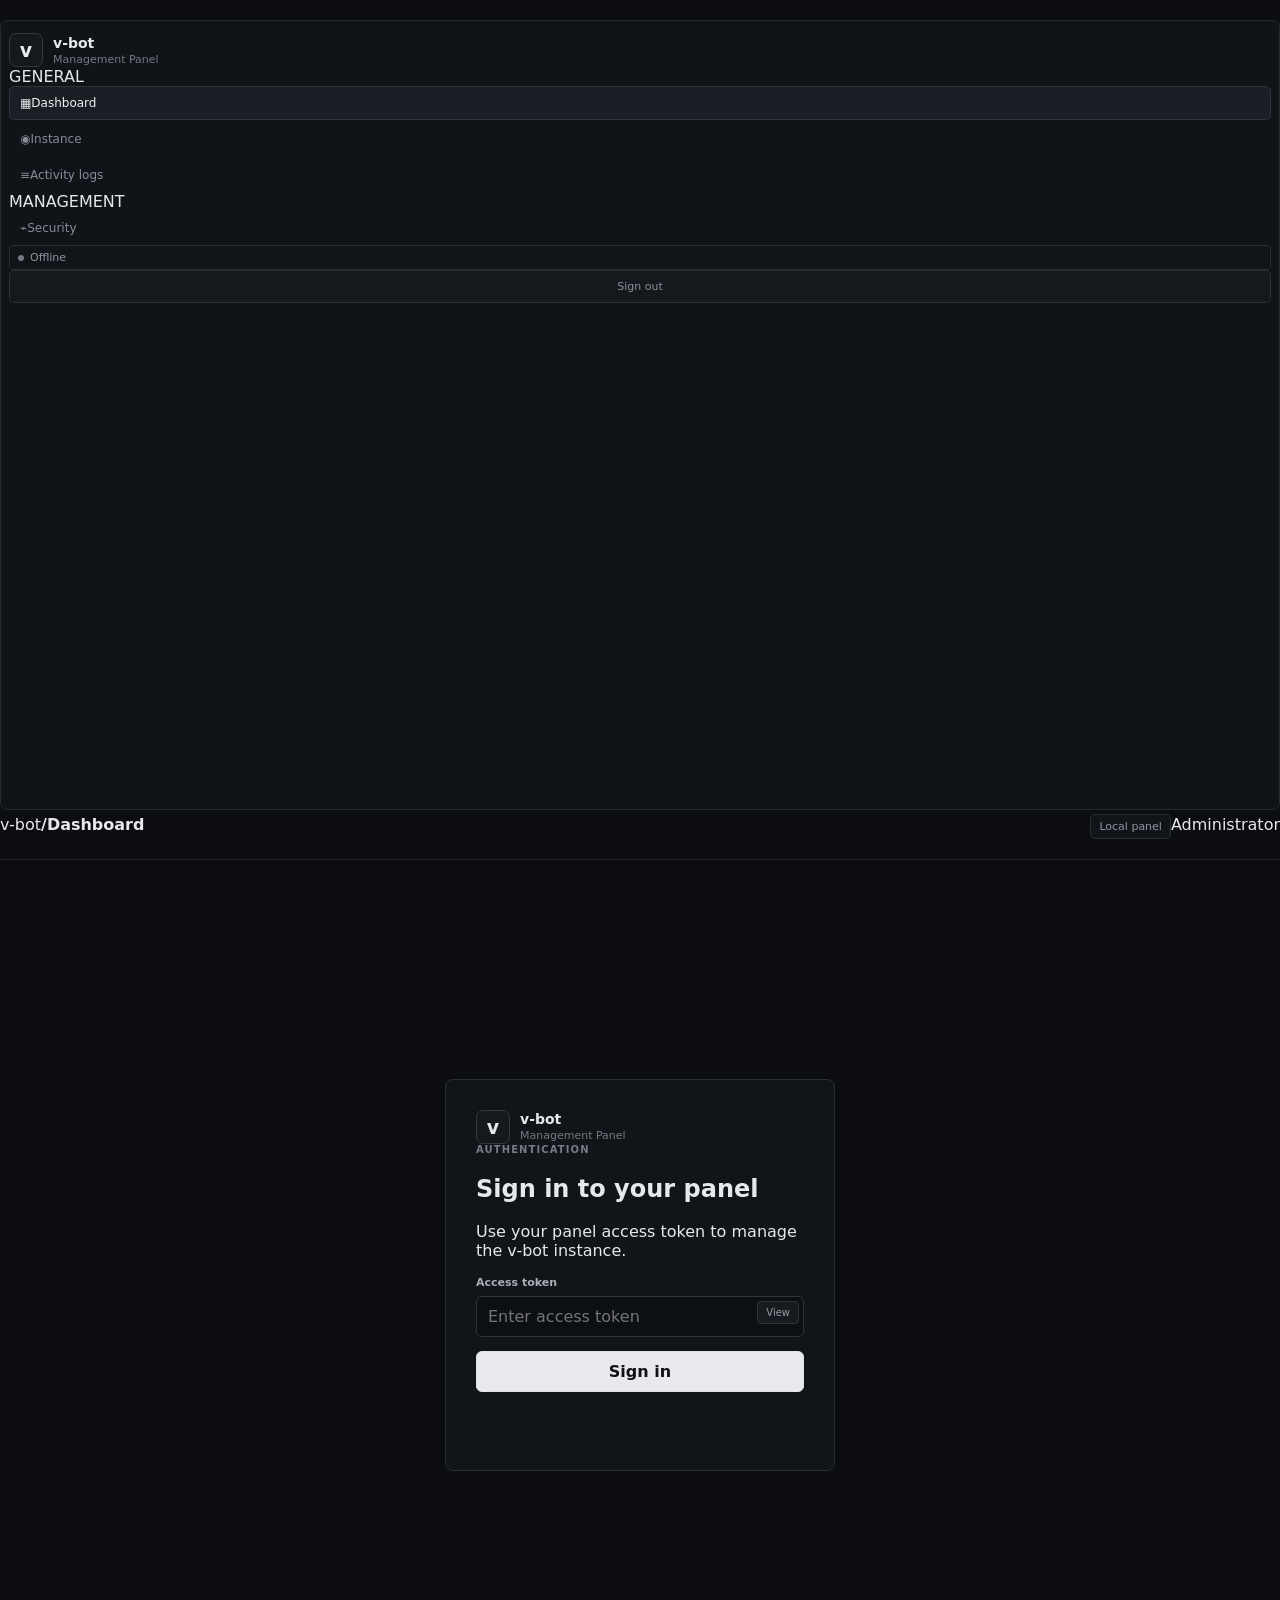
==== commit 6ffec88f: "rework panel UI inspired by modern server management panels" ====
--- a/panel_web/index.html
+++ b/panel_web/index.html
@@ -3,83 +3,109 @@
 <head>
 <meta charset="utf-8">
 <meta name="viewport" content="width=device-width,initial-scale=1">
-<meta name="theme-color" content="#0b0d10">
-<title>v-bot — Control Panel</title>
+<meta name="theme-color" content="#0d1117">
+<title>v-bot — Panel</title>
 <link rel="stylesheet" href="./style.css">
 </head>
 <body>
-<main class="app">
-  <header class="topbar">
-    <div class="brand"><span class="brand-mark">v</span><div><strong>v-bot</strong><small>Control Panel</small></div></div>
-    <div class="topbar-right"><span id="mode" class="mode-badge">Web Panel</span><span id="connection" class="connection"><i></i> Offline</span></div>
-  </header>
+<div class="app-shell">
+  <aside class="sidebar">
+    <div class="brand"><span class="brand-mark">v</span><div><strong>v-bot</strong><small>Management Panel</small></div></div>
+    <div class="sidebar-section">
+      <span class="sidebar-label">GENERAL</span>
+      <nav>
+        <button class="nav-item active" data-section="dashboardSection"><span class="nav-icon">▦</span>Dashboard</button>
+        <button class="nav-item" data-section="instanceSection"><span class="nav-icon">◉</span>Instance</button>
+        <button class="nav-item" data-section="logsSection"><span class="nav-icon">≡</span>Activity logs</button>
+      </nav>
+    </div>
+    <div class="sidebar-section">
+      <span class="sidebar-label">MANAGEMENT</span>
+      <nav>
+        <button class="nav-item" data-section="securitySection"><span class="nav-icon">⌁</span>Security</button>
+      </nav>
+    </div>
+    <div class="sidebar-footer">
+      <div class="connection" id="connection"><i></i><span>Offline</span></div>
+      <button id="logoutBtn" class="logout" type="button">Sign out</button>
+    </div>
+  </aside>
 
-  <section id="login" class="auth-view" hidden>
-    <div class="auth-card">
-      <div class="auth-title"><span class="eyebrow">AUTHENTICATION</span><h1>Sign in</h1><p>Enter the panel access token to continue.</p></div>
-      <form id="loginForm" autocomplete="on">
-        <label for="token">Access token</label>
-        <div class="input-wrap"><input id="token" name="password" type="password" autocomplete="current-password" placeholder="Enter access token"><button id="viewTokenBtn" class="view-token" type="button">View</button></div>
-        <button id="loginBtn" class="primary full" type="submit">Sign in</button>
-        <p id="loginError" class="message" role="alert"></p>
-        <p id="loginHint" class="hint"></p>
-      </form>
-    </div>
-  </section>
+  <main class="main">
+    <header class="topbar">
+      <div class="breadcrumbs"><span>v-bot</span><b>/</b><strong id="sectionTitle">Dashboard</strong></div>
+      <div class="topbar-actions"><span id="mode" class="mode-badge">Local panel</span><span class="user-badge">Administrator</span></div>
+    </header>
 
-  <section id="dashboard" class="dashboard" hidden>
-    <aside class="sidebar">
-      <div class="sidebar-heading">V-BOT</div>
-      <nav aria-label="Panel sections">
-        <button class="nav-item active" data-section="dashboardSection"><span>Overview</span></button>
-        <button class="nav-item" data-section="securitySection"><span>Security</span></button>
-        <button class="nav-item" data-section="instanceSection"><span>Instance</span></button>
-        <button class="nav-item" data-section="logsSection"><span>Logs</span></button>
-      </nav>
-      <button id="logoutBtn" class="logout" type="button">Sign out</button>
-    </aside>
+    <section id="login" class="auth-view" hidden>
+      <div class="auth-card">
+        <div class="brand auth-brand"><span class="brand-mark">v</span><div><strong>v-bot</strong><small>Management Panel</small></div></div>
+        <span class="eyebrow">AUTHENTICATION</span>
+        <h1>Sign in to your panel</h1>
+        <p class="auth-description">Use your panel access token to manage the v-bot instance.</p>
+        <form id="loginForm" autocomplete="on">
+          <label for="token">Access token</label>
+          <div class="input-wrap"><input id="token" name="password" type="password" autocomplete="current-password" placeholder="Enter access token"><button id="viewTokenBtn" class="view-token" type="button">View</button></div>
+          <button id="loginBtn" class="primary full" type="submit">Sign in</button>
+          <p id="loginError" class="message" role="alert"></p>
+          <p id="loginHint" class="hint"></p>
+        </form>
+      </div>
+    </section>
 
-    <div class="content">
-      <div id="demoBanner" class="demo-banner" hidden><strong>Demo environment</strong><span>No real bot is connected. Actions are simulated.</span></div>
-      <header class="content-header"><div><span class="eyebrow">CONTROL PANEL</span><h1 id="sectionTitle">Overview</h1></div></header>
+    <section id="dashboard" class="workspace" hidden>
+      <div id="demoBanner" class="demo-banner" hidden><span class="banner-dot"></span><div><strong>Demo environment</strong><small>No real bot is connected. Actions are simulated locally.</small></div></div>
 
-      <div id="dashboardSection" class="panel-section active-section">
-        <div class="stats-grid">
-          <article class="stat"><span>Bot status</span><strong id="botStatus">—</strong><small id="botStatusDetail">Waiting for data</small></article>
-          <article class="stat"><span>Version</span><strong id="botVersion">—</strong><small>Current instance</small></article>
-          <article class="stat"><span>Action code TTL</span><strong id="codeTtl">—</strong><small>Seconds</small></article>
+      <section id="dashboardSection" class="panel-section active-section">
+        <div class="page-header"><div><span class="eyebrow">OVERVIEW</span><h1>Dashboard</h1><p>Monitor and manage your v-bot instance.</p></div></div>
+
+        <div class="stat-grid">
+          <article class="stat"><div class="stat-top"><span>Bot status</span><span class="status-pill" id="botStatus">—</span></div><strong id="botStatusDetail">Waiting for data</strong><small>Current process state</small></article>
+          <article class="stat"><div class="stat-top"><span>Version</span></div><strong id="botVersion">—</strong><small>Installed bot version</small></article>
+          <article class="stat"><div class="stat-top"><span>Action code</span></div><strong><span id="codeTtl">—</span> sec</strong><small>Default expiration</small></article>
         </div>
-      </div>
 
-      <div id="securitySection" class="panel-section">
-        <article class="panel">
-          <div class="panel-header"><div><span class="eyebrow">SECURITY</span><h2>Action code</h2></div></div>
-          <p class="muted">Generate a short-lived code for a protected action.</p>
-          <label for="action">Action</label>
+        <div class="section-heading"><h2>Instances</h2><span>1 configured</span></div>
+        <article class="instance-card">
+          <div class="instance-main">
+            <div class="instance-icon">v</div>
+            <div><div class="instance-name">v-bot</div><div class="instance-meta"><span class="online-dot" id="statusDot"></span><span>Discord bot</span><span>•</span><span id="platformValue">—</span></div></div>
+          </div>
+          <div class="instance-stats"><div><small>Process</small><strong id="processValue">—</strong></div><div><small>Protected commands</small><strong id="protectedValue">—</strong></div><button class="manage-button" data-section="instanceSection">Manage</button></div>
+        </article>
+
+        <div class="section-heading activity-heading"><h2>Recent activity</h2><button class="text-button" data-section="logsSection">View all</button></div>
+        <article class="activity-card"><pre id="logs">Loading…</pre></article>
+      </section>
+
+      <section id="securitySection" class="panel-section">
+        <div class="page-header"><div><span class="eyebrow">MANAGEMENT / SECURITY</span><h1>Security</h1><p>Generate short-lived authorization codes for protected bot actions.</p></div></div>
+        <article class="content-card">
+          <div class="card-header"><div><h2>Action code</h2><p>Codes are generated for one protected action and expire automatically.</p></div><span class="card-icon">⌁</span></div>
+          <label for="action">Protected action</label>
           <select id="action"><option value="spam">spam</option><option value="dmall">dmall</option><option value="raid">raid</option><option value="remove_raid">remove_raid</option></select>
-          <button id="codeBtn" class="primary full" type="button">Generate code</button>
+          <button id="codeBtn" class="primary full" type="button">Generate action code</button>
           <div id="codeBox" class="result-box"><span class="result-placeholder">No code generated.</span><pre id="code"></pre></div>
           <p id="codeMessage" class="message" role="status"></p>
         </article>
-      </div>
+      </section>
 
-      <div id="instanceSection" class="panel-section">
-        <article class="panel">
-          <div class="panel-header"><div><span class="eyebrow">INSTANCE</span><h2>Bot status</h2></div><span class="status-dot" id="statusDot"></span></div>
-          <div class="status-list"><div><span>Process</span><strong id="processValue">—</strong></div><div><span>Platform</span><strong id="platformValue">—</strong></div><div><span>Protected commands</span><strong id="protectedValue">—</strong></div></div>
+      <section id="instanceSection" class="panel-section">
+        <div class="page-header"><div><span class="eyebrow">GENERAL / INSTANCE</span><h1>Instance</h1><p>Runtime information for the v-bot process.</p></div></div>
+        <article class="content-card">
+          <div class="card-header"><div><h2>Instance status</h2><p>Live information reported by the local panel.</p></div><span class="status-pill" id="instanceStatus">—</span></div>
+          <div class="detail-list"><div><span>Process</span><strong id="instanceProcess">—</strong></div><div><span>Platform</span><strong id="instancePlatform">—</strong></div><div><span>Protected commands</span><strong id="instanceProtected">—</strong></div></div>
           <pre id="status" class="raw-data"></pre>
         </article>
-      </div>
+      </section>
 
-      <div id="logsSection" class="panel-section">
-        <article class="panel logs-panel">
-          <div class="panel-header"><div><span class="eyebrow">ACTIVITY</span><h2>Logs</h2></div><span class="live-label"><i></i> Live</span></div>
-          <pre id="logs">Loading…</pre>
-        </article>
-      </div>
-    </div>
-  </section>
-</main>
+      <section id="logsSection" class="panel-section">
+        <div class="page-header"><div><span class="eyebrow">GENERAL / ACTIVITY</span><h1>Activity logs</h1><p>Recent events reported by the v-bot instance.</p></div></div>
+        <article class="content-card logs-card"><div class="card-header"><div><h2>Logs</h2></div><span class="live-label"><i></i> Live</span></div><pre id="logsFull">Loading…</pre></article>
+      </section>
+    </section>
+  </main>
+</div>
 <div id="toastContainer" class="toast-container" aria-live="polite" aria-atomic="true"></div>
 <script src="./app.js"></script>
 </body>
--- a/panel_web/style.css
+++ b/panel_web/style.css
@@ -1,31 +1,2 @@
-:root{color-scheme:dark;font-family:Inter,ui-sans-serif,system-ui,-apple-system,BlinkMacSystemFont,"Segoe UI",sans-serif;background:#080a0f;color:#eef1f7}*{box-sizing:border-box}body{margin:0;min-height:100vh;background:radial-gradient(circle at 50% -10%,#1a1f2d 0,#0b0d12 42%,#080a0f 100%);color:#eef1f7}.background-glow{position:fixed;width:420px;height:420px;border-radius:50%;filter:blur(100px);opacity:.11;pointer-events:none}.glow-one{background:#7c5cff;top:-220px;left:-180px}.glow-two{background:#25c7a7;right:-240px;bottom:-260px}.shell{position:relative;z-index:1;width:min(1120px,calc(100% - 36px));margin:0 auto;padding:28px 0 54px}.topbar{display:flex;align-items:center;justify-content:space-between;padding:8px 0 30px}.brand{display:flex;align-items:center;gap:12px}.brand-mark{width:42px;height:42px;border-radius:12px;display:grid;place-items:center;background:linear-gradient(145deg,#8b72ff,#5b43d6);box-shadow:0 8px 30px #5b43d633;font-size:25px;font-weight:800;color:white}.brand-mark.large{width:58px;height:58px;border-radius:16px;font-size:34px;margin-bottom:25px}.brand h1{margin:0;font-size:19px;letter-spacing:.2px}.brand p{margin:2px 0 0;color:#858b99;font-size:12px}.topbar-right{display:flex;align-items:center;gap:10px}.mode-badge,.connection{border:1px solid #262b36;background:#10131a;border-radius:999px;padding:7px 11px;color:#9da4b3;font-size:12px}.connection{display:flex;align-items:center;gap:7px}.connection i,.live-label i{width:7px;height:7px;border-radius:50%;background:#777;display:inline-block}.connection.online i,.live-label i{background:#43d39c;box-shadow:0 0 10px #43d39c99}.card{background:linear-gradient(145deg,#12151c,#101219);border:1px solid #242934;border-radius:16px;box-shadow:0 18px 45px #00000022}.login-layout{min-height:calc(100vh - 130px);display:grid;grid-template-columns:minmax(340px,470px) 1fr;gap:80px;align-items:center}.login-card{padding:34px}.login-info{max-width:480px}.login-info h2{font-size:43px;line-height:1.08;margin:0 0 18px;letter-spacing:-1.5px}.login-info h2 span{color:#8270e8}.login-info>p{color:#8e95a4;line-height:1.7;font-size:15px}.feature-list{display:grid;gap:12px;margin-top:28px;color:#aeb4c0;font-size:13px}.eyebrow{font-size:10px;letter-spacing:1.6px;color:#7d8798;font-weight:700;margin-bottom:8px}.login-card h2,.page-heading h2{font-size:27px;margin:0 0 8px;letter-spacing:-.6px}.muted{color:#858c9b;font-size:13px;line-height:1.6;margin:0 0 24px}label{display:block;color:#b9bfca;font-size:12px;font-weight:600;margin:18px 0 8px}.input-wrap,.select-wrap{position:relative}.input-wrap>span{position:absolute;left:13px;top:10px;color:#555d6d;font-size:10px;z-index:1}.input-wrap input{padding-left:31px;padding-right:65px}input,select,button{font:inherit}input,select{width:100%;border:1px solid #2b303c;background:#0c0f15;color:#e9ecf2;border-radius:10px;padding:11px 12px;outline:none;transition:.18s}input:focus,select:focus{border-color:#6955d8;box-shadow:0 0 0 3px #6955d81c}.view-token{position:absolute;right:6px;top:5px;padding:6px 9px;border-radius:7px;background:#191d25;border:1px solid #2b303c;color:#9da5b5;font-size:11px;line-height:1}.view-token:hover{background:#222733;color:#e4e7ee;transform:none}button{border:0;border-radius:10px;padding:11px 14px;color:#f7f8fb;cursor:pointer;transition:transform .15s,opacity .15s,background .15s}button:hover{transform:translateY(-1px)}button:disabled{opacity:.55;cursor:wait;transform:none}.primary{background:linear-gradient(135deg,#7862ee,#5942ca);box-shadow:0 8px 22px #5d47d733;font-weight:700}.primary:hover{background:linear-gradient(135deg,#846ff6,#634bd8)}.primary span{float:right;font-size:17px}.full{width:100%;margin-top:18px}.ghost{background:#141820;border:1px solid #292e39;color:#aab1be}.login-hint{color:#737b8b;font-size:11px;margin:13px 0 0}.message{min-height:16px;margin:10px 0 0;font-size:12px}.error{color:#ff777d}.success{color:#45d7a2}.demo-banner{display:flex;align-items:center;gap:12px;background:#211d0b;border:1px solid #514518;border-radius:12px;padding:12px 14px;margin-bottom:24px;color:#e9d782}.demo-banner .banner-icon{width:25px;height:25px;border-radius:8px;display:grid;place-items:center;background:#65551a;color:#ffe990;font-weight:800}.demo-banner strong,.demo-banner span{display:block}.demo-banner strong{font-size:12px}.demo-banner span{font-size:11px;color:#b9ab6b;margin-top:2px}.page-heading{display:flex;justify-content:space-between;align-items:end;margin:10px 0 18px}.stats-grid{display:grid;grid-template-columns:repeat(3,1fr);gap:14px;margin-bottom:14px}.stat-card{padding:18px}.stat-label{display:block;color:#7f8796;font-size:11px;text-transform:uppercase;letter-spacing:.8px}.stat-card strong{display:block;font-size:22px;margin:7px 0 2px}.stat-detail{color:#6e7685;font-size:11px}.main-grid{display:grid;grid-template-columns:1fr 1fr;gap:14px}.panel-card,.logs-card{padding:22px}.card-heading{display:flex;justify-content:space-between;align-items:start;margin-bottom:4px}.card-heading h3{margin:0;font-size:16px}.shield{font-size:22px;color:#7f70dc}.select-wrap select{appearance:auto}.result-box{margin-top:14px;min-height:74px;border:1px dashed #303643;border-radius:10px;background:#0b0e13;padding:12px;display:flex;align-items:center}.result-placeholder{color:#596171;font-size:12px}.result-box pre{margin:0;color:#d8d4ff;font-size:13px}.status-list{margin-top:17px;border-top:1px solid #252a34}.status-list div{display:flex;justify-content:space-between;padding:12px 0;border-bottom:1px solid #252a34;font-size:12px}.status-list span{color:#777f8e}.status-list strong{color:#c9ced8;font-weight:600}.status-dot{width:9px;height:9px;border-radius:50%;background:#707785;margin:6px 3px 0 0}.status-dot.online{background:#43d39c;box-shadow:0 0 12px #43d39c88}.raw-data{display:none}.logs-card{margin-top:14px}.logs-card pre{margin:15px 0 0;background:#0b0e13;border:1px solid #202530;border-radius:10px;padding:14px;color:#9ca5b4;font:12px/1.7 ui-monospace,SFMono-Regular,Consolas,monospace;min-height:145px;max-height:310px;overflow:auto;white-space:pre-wrap}.live-label{font-size:10px;color:#788191;display:flex;align-items:center;gap:6px}.toast-container{position:fixed;right:20px;bottom:20px;z-index:20;display:grid;gap:10px;width:min(360px,calc(100vw - 40px))}.toast{display:flex;gap:10px;align-items:flex-start;padding:13px 14px;background:#151920;border:1px solid #2b303a;border-radius:12px;box-shadow:0 15px 40px #00000055;animation:toast-in .22s ease}.toast .icon{width:20px;height:20px;border-radius:7px;display:grid;place-items:center;font-size:11px;font-weight:800}.toast.success{border-color:#245b49}.toast.success .icon{background:#1d5c48;color:#6ee5b7}.toast.error{border-color:#633039}.toast.error .icon{background:#643039;color:#ff9aa0}.toast strong{display:block;font-size:12px}.toast span{display:block;color:#8f96a4;font-size:11px;margin-top:2px;line-height:1.45}@keyframes toast-in{from{opacity:0;transform:translateY(8px)}to{opacity:1;transform:none}}@media(max-width:800px){.login-layout{grid-template-columns:1fr;gap:25px}.login-info{display:none}.stats-grid,.main-grid{grid-template-columns:1fr}.topbar{padding-bottom:20px}.shell{width:min(100% - 24px,1120px)}}@media(max-width:500px){.topbar-right .mode-badge{display:none}.login-card{padding:24px}.login-card h2{font-size:24px}.page-heading h2{font-size:23px}}.dashboard-layout{display:grid;grid-template-columns:190px minmax(0,1fr);gap:20px;align-items:start}.sidebar{position:sticky;top:20px;min-height:calc(100vh - 160px);padding:18px 12px;background:linear-gradient(145deg,#11141b,#0d1016);border:1px solid #242934;border-radius:16px;display:flex;flex-direction:column}.sidebar-title{font-size:10px;letter-spacing:1.6px;color:#697282;font-weight:800;padding:4px 10px 15px}.side-nav{display:grid;gap:5px}.nav-item{width:100%;display:flex;align-items:center;gap:10px;text-align:left;background:transparent;color:#858d9c;border:1px solid transparent;padding:10px 11px;font-size:12px}.nav-item span{width:17px;text-align:center;color:#656e7e}.nav-item:hover{background:#171b24;color:#d8dce5;transform:none}.nav-item.active{background:#1b192d;border-color:#302b52;color:#e7e3ff}.nav-item.active span{color:#8b77ef}.sidebar-logout{width:100%;margin-top:auto}.dashboard-content{min-width:0}.panel-section{display:none}.panel-section.active-section{display:block}.panel-section .main-grid{display:grid}.panel-section .panel-card{max-width:680px}.dashboard-content .page-heading{margin-top:0}@media(max-width:800px){.dashboard-layout{grid-template-columns:1fr}.sidebar{position:static;min-height:auto;padding:12px}.side-nav{grid-template-columns:repeat(4,1fr)}.nav-item{justify-content:center;text-align:center;padding:9px 5px}.nav-item span{display:none}.sidebar-title{display:none}.sidebar-logout{margin-top:10px}.dashboard-content .page-heading{margin-top:5px}}
-/* Practical admin-panel skin: flatter, denser, less decorative. */
-body{background:#0b0d10;color:#e5e7eb}
-.background-glow{display:none}
-.shell{width:min(1180px,calc(100% - 32px));padding-top:20px}
-.topbar{padding:6px 0 22px;border-bottom:1px solid #20242b}
-.brand-mark{background:#171a20;border:1px solid #30353e;box-shadow:none;border-radius:8px;width:38px;height:38px;font-size:21px}
-.brand h1{font-size:17px}.brand p{color:#737985}
-.mode-badge,.connection{background:#111419;border:1px solid #292e36;border-radius:6px;padding:6px 9px}
-.card{background:#111419;border:1px solid #252a32;border-radius:8px;box-shadow:none}
-.login-layout{min-height:calc(100vh - 110px);grid-template-columns:390px 1fr;gap:90px}
-.login-card{padding:28px}.login-info{max-width:420px}.login-info h2{font-size:35px;letter-spacing:-1px}.login-info h2 span{color:#9aa2ae}
-.login-info>p{font-size:14px;color:#8a919d}.feature-list{gap:9px;color:#9299a5}
-.eyebrow{letter-spacing:1px;color:#777f8b}.login-card h2,.page-heading h2{font-size:23px}
-input,select{background:#0c0f13;border-color:#30353e;border-radius:6px;padding:10px 11px}
-input:focus,select:focus{border-color:#66707d;box-shadow:0 0 0 2px #66707d22}
-.view-token{background:#171b21;border-color:#30353e;border-radius:5px}.view-token:hover{background:#1d2229}
-button{border-radius:6px}.primary{background:#e5e7eb;color:#111318;box-shadow:none}.primary:hover{background:#fff}
-.full{margin-top:14px}.ghost{background:#15181d;border-color:#30353e}
-.login-hint{color:#747b86}.message{min-height:15px}
-.demo-banner{background:#161713;border-color:#3a3c30;border-radius:7px;color:#c9c7a1}
-.dashboard-layout{grid-template-columns:176px minmax(0,1fr);gap:16px}
-.sidebar{top:16px;min-height:calc(100vh - 125px);padding:14px 10px;background:#101318;border-color:#252a32;border-radius:8px}
-.sidebar-title{padding:3px 9px 13px;color:#707783}.side-nav{gap:2px}
-.nav-item{border-radius:5px;padding:9px 10px;color:#858c98}.nav-item:hover{background:#181c22;color:#d5d9df}.nav-item.active{background:#1c2027;border-color:#303640;color:#f0f2f5}.nav-item.active span{color:#d6dbe2}
-.sidebar-logout{margin-top:auto}
-.page-heading{margin:0 0 14px}.stats-grid{gap:10px;margin-bottom:10px}.stat-card{padding:15px}.stat-card strong{font-size:20px}
-.panel-card,.logs-card{padding:18px}.card-heading h3{font-size:15px}.status-list{margin-top:14px}.status-list div{padding:10px 0}
-.result-box{border-style:solid;border-color:#292e36;border-radius:6px;background:#0c0f13}.logs-card{margin-top:10px}.logs-card pre{border-color:#252a32;border-radius:6px;background:#0b0e12}
-.toast{background:#15181d;border-color:#30353e;border-radius:7px;box-shadow:0 8px 24px #00000044}
-@media(max-width:800px){.login-layout{grid-template-columns:1fr;gap:20px}.login-info{display:none}.dashboard-layout{grid-template-columns:1fr}.sidebar{min-height:auto}.side-nav{grid-template-columns:repeat(4,1fr)}}
+:root{color-scheme:dark;font-family:Inter,ui-sans-serif,system-ui,-apple-system,"Segoe UI",sans-serif;background:#0b0d10;color:#e6e8eb}
+*{box-sizing:border-box}body{margin:0;min-height:100vh;background:#0b0d10;color:#e6e8eb}.app{width:min(1180px,calc(100% - 32px));margin:auto}.topbar{height:70px;display:flex;align-items:center;justify-content:space-between;border-bottom:1px solid #24282e}.brand{display:flex;align-items:center;gap:10px}.brand-mark{display:grid;place-items:center;width:34px;height:34px;border:1px solid #343941;border-radius:7px;background:#15181c;font-size:19px;font-weight:800}.brand strong{display:block;font-size:14px}.brand small{display:block;color:#737983;font-size:11px;margin-top:2px}.topbar-right{display:flex;align-items:center;gap:8px}.mode-badge,.connection{padding:5px 8px;border:1px solid #292e35;border-radius:5px;background:#111419;color:#8f96a0;font-size:11px}.connection{display:flex;gap:6px;align-items:center}.connection i,.live-label i{width:6px;height:6px;border-radius:50%;background:#737a84}.connection.online i,.live-label i{background:#55c993}.auth-view{min-height:calc(100vh - 70px);display:grid;place-items:center}.auth-card{width:min(390px,100%);padding:30px;border:1px solid #292e35;background:#111419;border-radius:8px}.auth-title{margin-bottom:25px}.auth-title h1{margin:0 0 7px;font-size:25px}.auth-title p,.muted{margin:0;color:#858c96;font-size:13px;line-height:1.55}.eyebrow{display:block;margin-bottom:7px;color:#747c87;font-size:10px;font-weight:700;letter-spacing:1.1px}.auth-title .eyebrow{color:#9299a3}label{display:block;margin:16px 0 7px;color:#aab0b8;font-size:11px;font-weight:600}input,select,button{font:inherit}input,select{width:100%;padding:10px 11px;border:1px solid #30353d;border-radius:6px;background:#0c0f13;color:#e6e8eb;outline:none}input:focus,select:focus{border-color:#69717c;box-shadow:0 0 0 2px #69717c20}.input-wrap{position:relative}.input-wrap input{padding-right:58px}.view-token{position:absolute;right:5px;top:5px;width:auto;padding:5px 8px;border:1px solid #30353d;border-radius:4px;background:#171b20;color:#969da7;font-size:10px}.view-token:hover{background:#1d2228}.primary,.logout,.nav-item{cursor:pointer}.primary{width:100%;margin-top:14px;padding:10px 12px;border:1px solid #dfe2e6;border-radius:6px;background:#e7e9ec;color:#101216;font-weight:650}.primary:hover{background:#fff}.primary:disabled{opacity:.5;cursor:wait}.hint,.message{min-height:15px;margin:9px 0 0;font-size:11px}.hint{color:#6e7681}.error{color:#f07b83}.success{color:#55c993}.dashboard{display:grid;grid-template-columns:185px minmax(0,1fr);gap:22px;padding-top:20px}.sidebar{height:calc(100vh - 110px);min-height:520px;position:sticky;top:20px;display:flex;flex-direction:column;padding:12px 8px;border:1px solid #252a31;border-radius:7px;background:#101318}.sidebar-heading{padding:7px 9px 14px;color:#6f7782;font-size:10px;font-weight:700;letter-spacing:1.2px}.sidebar nav{display:grid;gap:2px}.nav-item{width:100%;padding:9px 10px;text-align:left;border:1px solid transparent;border-radius:5px;background:transparent;color:#858d97;font-size:12px}.nav-item:hover{background:#171b20;color:#d8dbe0}.nav-item.active{background:#1b1f25;border-color:#30353d;color:#f0f1f3}.logout{width:100%;margin-top:auto;padding:9px 10px;border:1px solid #2b3037;border-radius:5px;background:#15181d;color:#8b929d;font-size:11px}.logout:hover{background:#1b1f25;color:#e0e3e7}.content{min-width:0}.content-header{margin:2px 0 18px}.content-header h1{margin:0;font-size:24px;letter-spacing:-.4px}.demo-banner{margin-bottom:14px;padding:10px 12px;border:1px solid #403f31;border-radius:6px;background:#151610;color:#bcb99c;font-size:11px}.demo-banner strong{margin-right:8px;color:#d3d0ae}.panel-section{display:none}.panel-section.active-section{display:block}.stats-grid{display:grid;grid-template-columns:repeat(3,1fr);gap:10px}.stat,.panel{border:1px solid #272c33;border-radius:7px;background:#111419}.stat{padding:16px}.stat span{display:block;color:#737b86;font-size:10px;text-transform:uppercase;letter-spacing:.7px}.stat strong{display:block;margin:7px 0 2px;font-size:20px}.stat small{color:#686f79;font-size:10px}.panel{max-width:720px;padding:20px}.panel-header{display:flex;align-items:flex-start;justify-content:space-between}.panel-header h2{margin:0;font-size:16px}.panel .muted{margin:4px 0 18px}.full{display:block}.result-box{min-height:66px;margin-top:12px;padding:12px;border:1px solid #292e35;border-radius:6px;background:#0c0f13}.result-placeholder{color:#5f6772;font-size:11px}.result-box pre{margin:0;color:#dce0e5;font:12px ui-monospace,SFMono-Regular,Consolas,monospace}.status-dot{width:8px;height:8px;margin-top:5px;border-radius:50%;background:#707781}.status-dot.online{background:#55c993}.status-list{margin-top:17px;border-top:1px solid #272c33}.status-list div{display:flex;justify-content:space-between;padding:11px 0;border-bottom:1px solid #272c33;font-size:11px}.status-list span{color:#747c86}.status-list strong{color:#c7cbd1;font-weight:600}.raw-data{display:none}.logs-panel{max-width:none}.logs-panel pre{min-height:300px;max-height:520px;overflow:auto;margin:18px 0 0;padding:13px;border:1px solid #252a31;border-radius:5px;background:#0b0e12;color:#a5acb6;white-space:pre-wrap;font:11px/1.7 ui-monospace,SFMono-Regular,Consolas,monospace}.live-label{display:flex;align-items:center;gap:6px;color:#747c86;font-size:10px}.toast-container{position:fixed;right:18px;bottom:18px;z-index:20;width:min(330px,calc(100vw - 36px));display:grid;gap:8px}.toast{padding:11px 12px;border:1px solid #30353d;border-radius:6px;background:#15181d;box-shadow:0 8px 25px #0007}.toast .icon{display:none}.toast strong{display:block;font-size:11px}.toast span{display:block;margin-top:2px;color:#8d949e;font-size:10px}.toast.success{border-color:#285744}.toast.error{border-color:#603139}@media(max-width:760px){.app{width:min(100% - 20px,1180px)}.dashboard{grid-template-columns:1fr}.sidebar{height:auto;min-height:0;position:static}.sidebar nav{grid-template-columns:repeat(4,1fr)}.nav-item{text-align:center}.logout{margin-top:9px}.stats-grid{grid-template-columns:1fr}.auth-card{padding:24px}}@media(max-width:480px){.mode-badge{display:none}.topbar{height:62px}.auth-view{min-height:calc(100vh - 62px)}}
